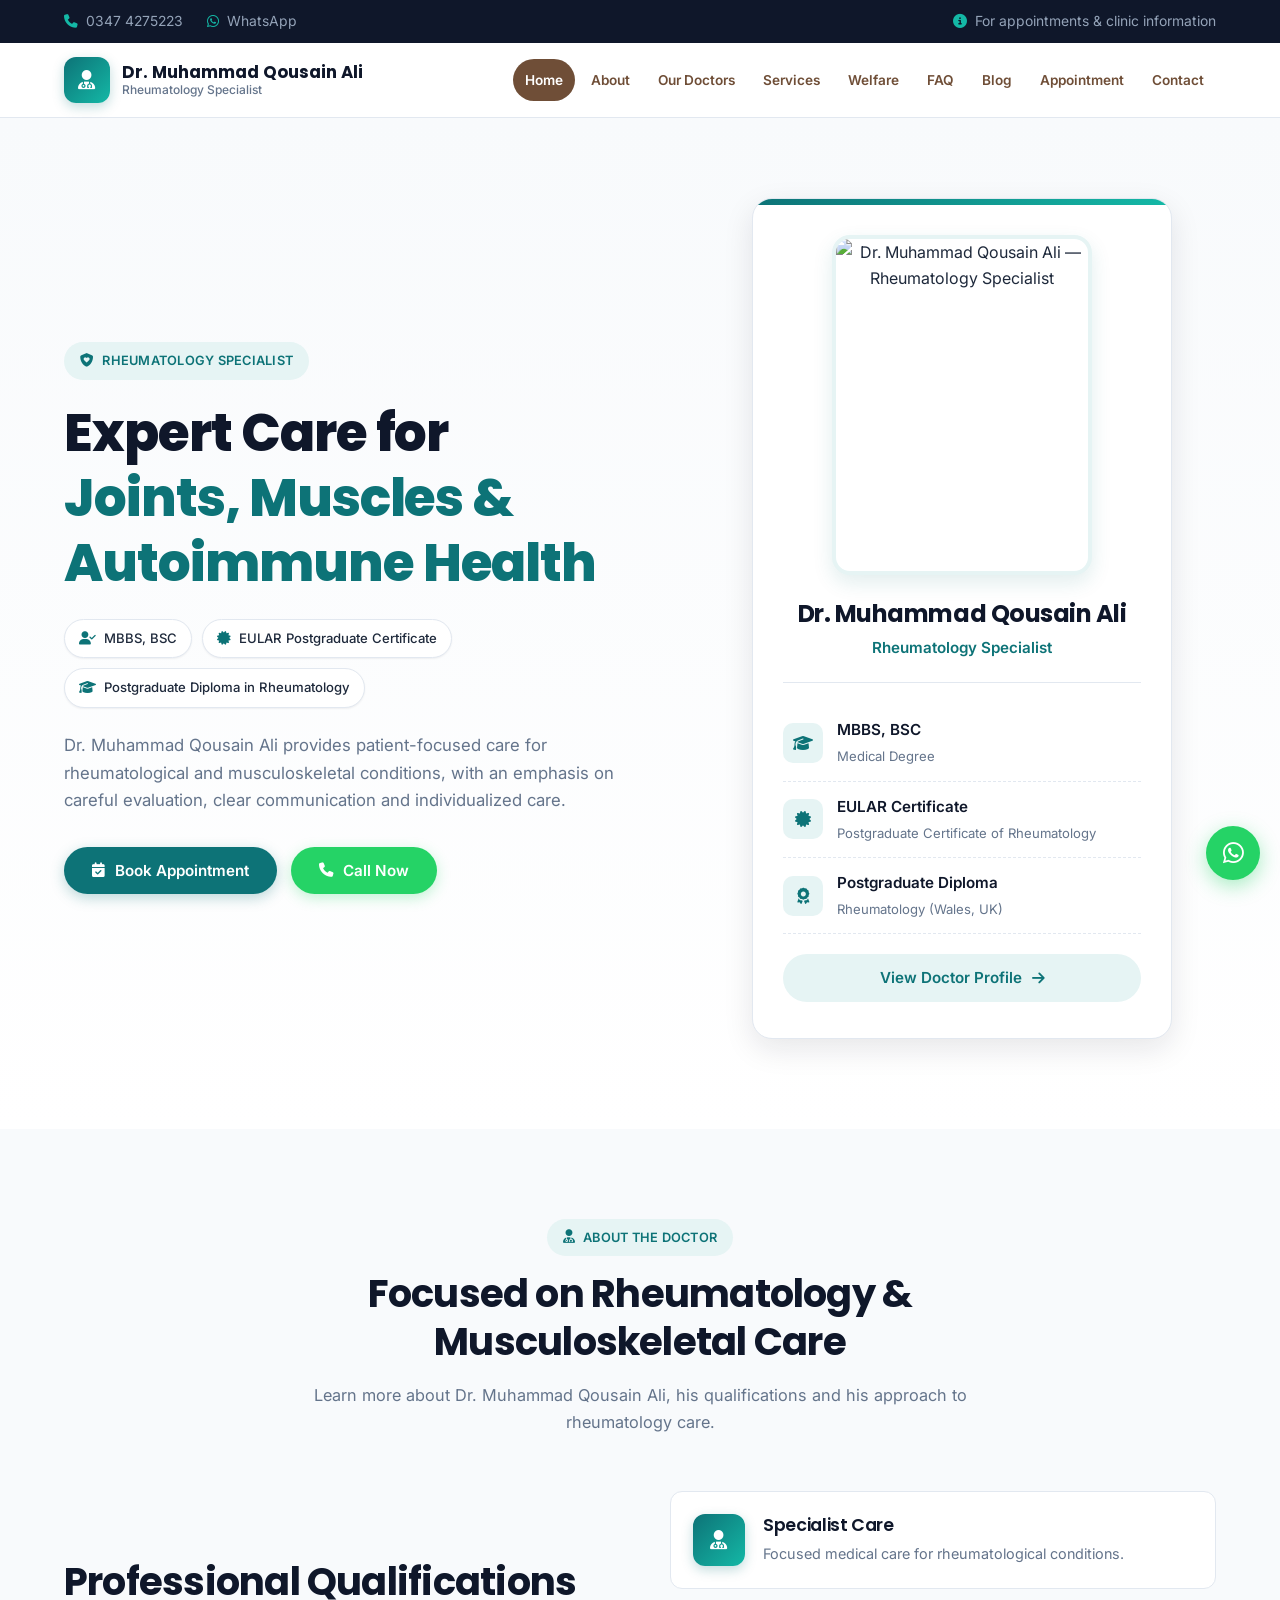
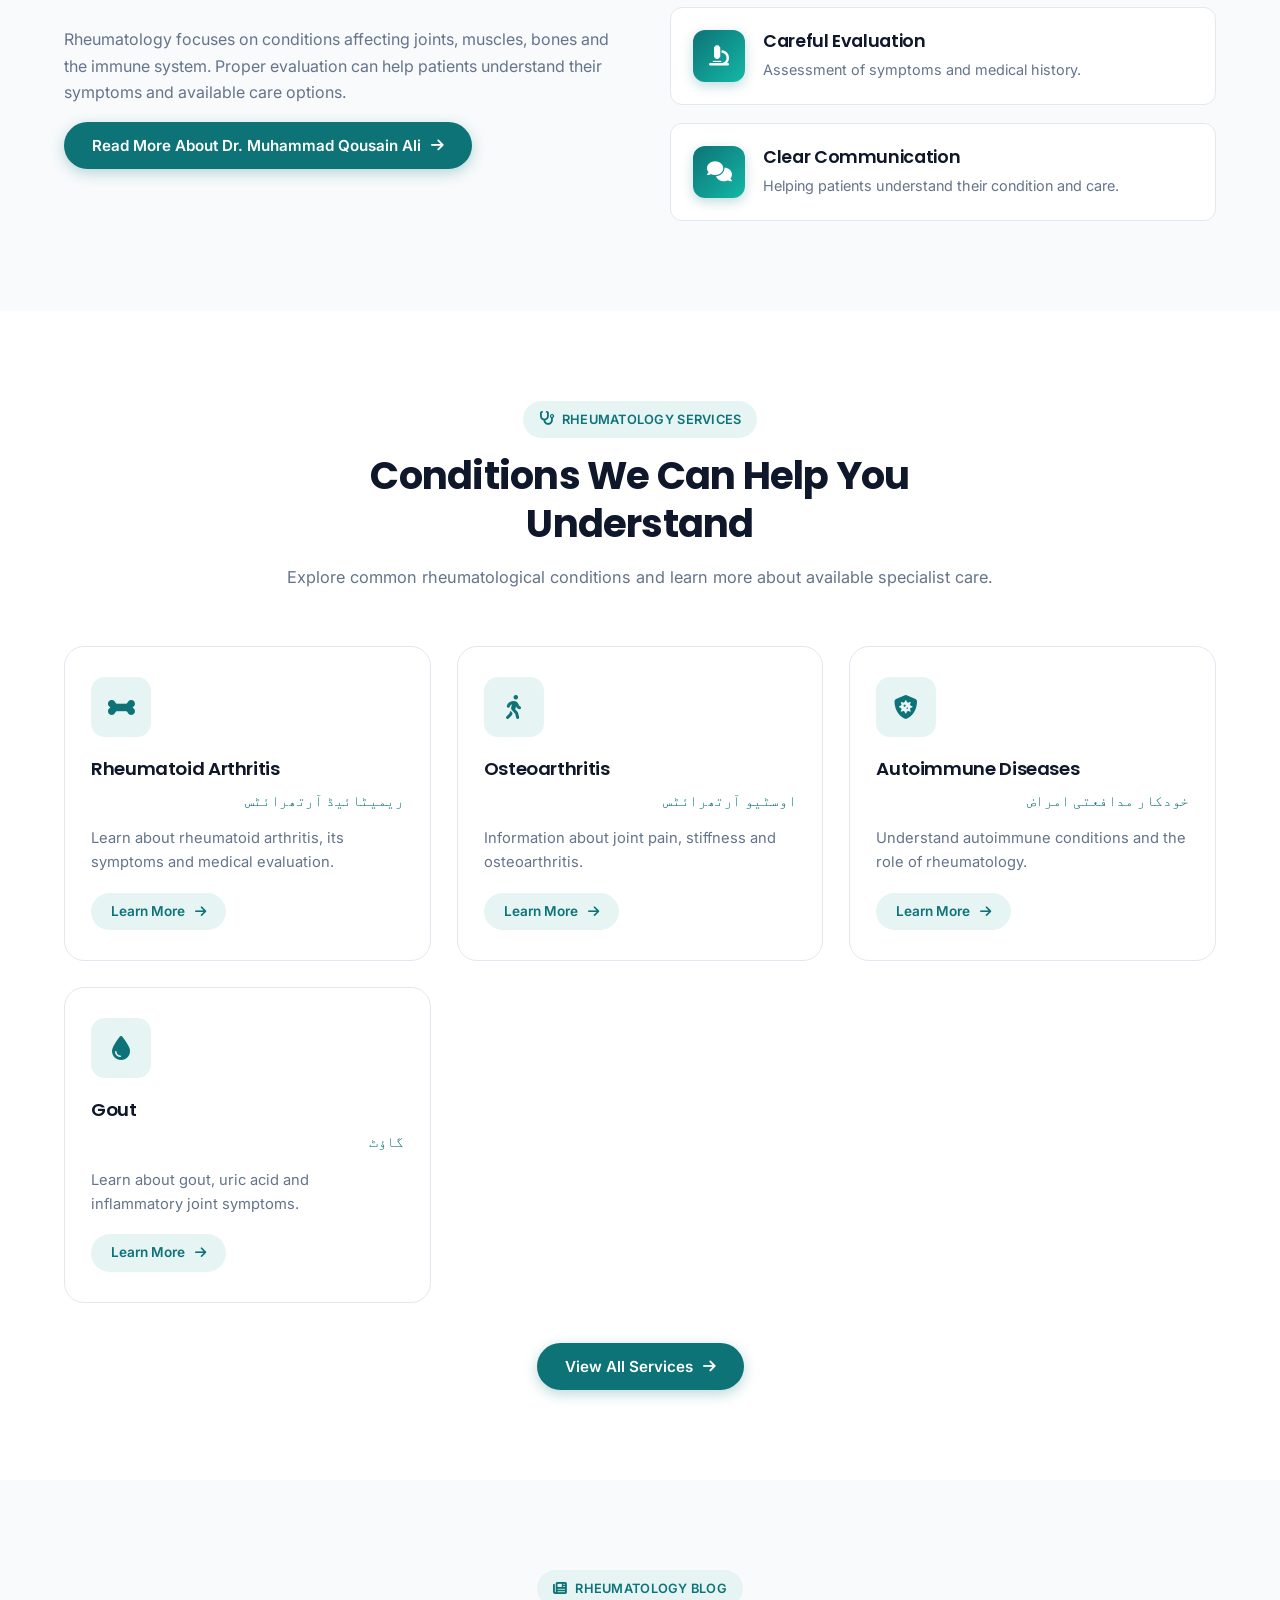
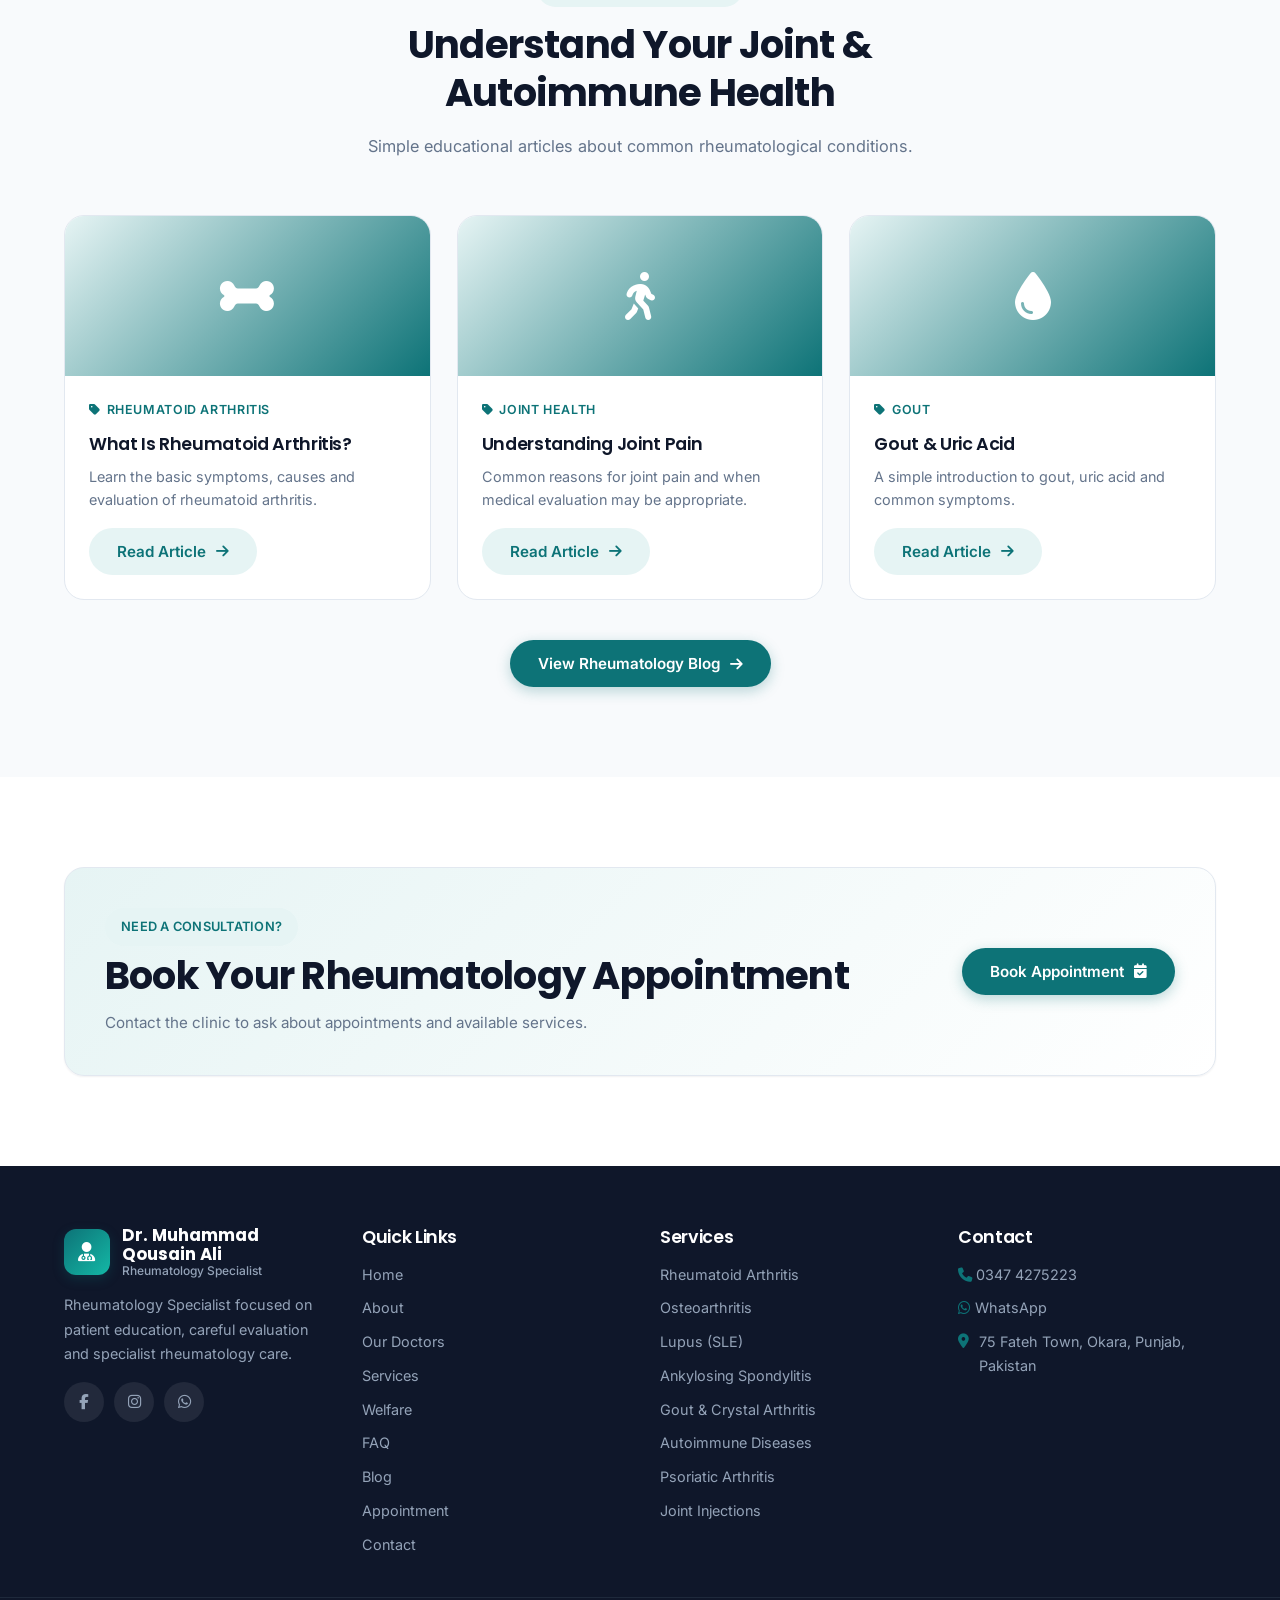
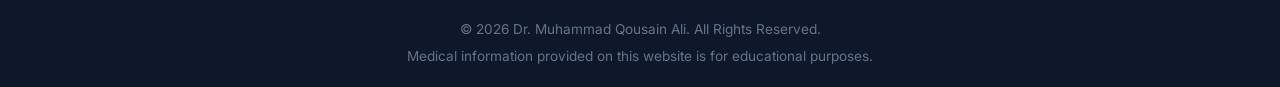
==== index.html @ 352e0d86 "Add files via upload" ====
<!DOCTYPE html>
<html lang="en">

<head>
    <meta charset="UTF-8">
    <meta name="viewport" content="width=device-width, initial-scale=1.0">
    <meta name="description"
        content="Dr. Muhammad Qousain Ali - Rheumatology Specialist in Okara, Pakistan. Expert care for joints, muscles, autoimmune conditions and musculoskeletal health.">
    <meta name="keywords"
        content="Rheumatologist Okara, Dr Muhammad Qousain Ali, Arthritis Specialist, Rheumatology Pakistan, Joint Pain, Autoimmune Diseases">
    <meta name="author" content="Dr. Muhammad Qousain Ali">
    <meta name="theme-color" content="#0d7377">
    <meta property="og:type" content="website">
    <meta property="og:title" content="Dr. Muhammad Qousain Ali | Rheumatology Specialist">
    <meta property="og:description"
        content="Expert rheumatology care for joints, muscles and autoimmune health. Book your consultation.">
    <meta property="og:locale" content="en_PK">
    <title>Dr. Muhammad Qousain Ali | Rheumatology Specialist</title>
    <link rel="icon"
        href="data:image/svg+xml,%3Csvg xmlns='http://www.w3.org/2000/svg' viewBox='0 0 100 100'%3E%3Crect width='100' height='100' rx='20' fill='%230d7377'/%3E%3Ctext x='50' y='68' font-family='Arial' font-size='55' font-weight='bold' text-anchor='middle' fill='white'%3EM%3C/text%3E%3C/svg%3E">
    <link rel="preconnect" href="https://fonts.googleapis.com">
    <link rel="preconnect" href="https://fonts.gstatic.com" crossorigin>
    <link rel="dns-prefetch" href="https://cdnjs.cloudflare.com">
    <link
        href="https://fonts.googleapis.com/css2?family=Inter:wght@400;500;600;700&family=Poppins:wght@600;700;800&display=swap"
        rel="stylesheet">
    <link rel="stylesheet" href="https://cdnjs.cloudflare.com/ajax/libs/font-awesome/6.5.1/css/all.min.css">
    <link rel="stylesheet" href="style.css">
    <script>document.documentElement.classList.remove('no-js');</script>
</head>

<body class="no-js">

    <div class="top-bar">
        <div class="container top-bar-inner">
            <div class="top-contact">
                <a href="tel:03474275223"><i class="fa-solid fa-phone"></i> 0347 4275223</a>
                <a href="https://wa.me/923474275223" target="_blank" rel="noopener noreferrer"><i
                        class="fa-brands fa-whatsapp"></i> WhatsApp</a>
            </div>
            <div class="emergency"><i class="fa-solid fa-circle-info"></i><span>For appointments &amp; clinic
                    information</span></div>
        </div>
    </div>

    <header class="header" id="header">
        <div class="container nav">
            <a href="index.html" class="logo">
                <div class="logo-icon"><i class="fa-solid fa-user-doctor"></i></div>
                <div class="logo-text"><strong>Dr. Muhammad Qousain Ali</strong><small>Rheumatology Specialist</small>
                </div>
            </a>
            <button class="hamburger" id="menuButton" type="button" aria-label="Toggle navigation menu"
                aria-expanded="false">
                <i class="fa-solid fa-bars" id="menuOpenIcon"></i>
                <i class="fa-solid fa-xmark" id="menuCloseIcon"></i>
            </button>
            <nav class="nav-links" id="mobileMenu">
                <a href="index.html" class="active">Home</a>
                <a href="about.html">About</a>
                <a href="doctors.html">Our Doctors</a>
                <a href="services.html">Services</a>
                <a href="welfare.html">Welfare</a>
                <a href="faq.html">FAQ</a>
                <a href="blog.html">Blog</a>
                <a href="appointment.html">Appointment</a>
                <a href="contact.html">Contact</a>
            </nav>
        </div>
    </header>

    <main>
        <section class="hero" id="home">
            <div class="container hero-grid">
                <div class="hero-content reveal">
                    <div class="section-label"><i class="fa-solid fa-shield-heart"></i> Rheumatology Specialist</div>
                    <h1>Expert Care for <span>Joints, Muscles &amp; Autoimmune Health</span></h1>
                    <div class="hero-credentials">
                        <span class="credential-badge"><i class="fa-solid fa-user-check"></i> MBBS, BSC</span>
                        <span class="credential-badge"><i class="fa-solid fa-certificate"></i> EULAR Postgraduate
                            Certificate</span>
                        <span class="credential-badge"><i class="fa-solid fa-graduation-cap"></i> Postgraduate Diploma
                            in Rheumatology</span>
                    </div>
                    <p class="hero-description">Dr. Muhammad Qousain Ali provides patient-focused care for
                        rheumatological and musculoskeletal conditions, with an emphasis on careful evaluation, clear
                        communication and individualized care.</p>
                    <div class="hero-buttons">
                        <a href="appointment.html" class="btn btn-primary"><i class="fa-solid fa-calendar-check"></i>
                            Book Appointment</a>
                        <a href="tel:03474275223" class="btn btn-whatsapp"><i class="fa-solid fa-phone"></i> Call
                            Now</a>
                    </div>
                </div>

                <div class="hero-visual reveal">
                    <div class="doctor-profile-card">
                        <div class="doctor-profile-photo">
                            <img src="C:\Users\Boss\OneDrive\doctor.jpeg" alt="Dr. Muhammad Qousain Ali — Rheumatology Specialist"
                                loading="eager" width="260" height="340">
                        </div>
                        <h2>Dr. Muhammad Qousain Ali</h2>
                        <p>Rheumatology Specialist</p>
                        <div class="profile-divider"></div>
                        <div class="profile-item"><i class="fa-solid fa-graduation-cap"></i>
                            <div><strong>MBBS, BSC</strong><span>Medical Degree</span></div>
                        </div>
                        <div class="profile-item"><i class="fa-solid fa-certificate"></i>
                            <div><strong>EULAR Certificate</strong><span>Postgraduate Certificate of Rheumatology</span>
                            </div>
                        </div>
                        <div class="profile-item"><i class="fa-solid fa-award"></i>
                            <div><strong>Postgraduate Diploma</strong><span>Rheumatology (Wales, UK)</span></div>
                        </div>
                        <div class="profile-cta">
                            <a href="about.html" class="btn btn-light btn-block">View Doctor Profile <i
                                    class="fa-solid fa-arrow-right"></i></a>
                        </div>
                    </div>
                </div>
            </div>
        </section>

        <section class="section light" id="about-preview">
            <div class="container">
                <div class="section-heading reveal">
                    <span class="section-label"><i class="fa-solid fa-user-doctor"></i> About the Doctor</span>
                    <h2>Focused on Rheumatology &amp; Musculoskeletal Care</h2>
                    <p>Learn more about Dr. Muhammad Qousain Ali, his qualifications and his approach to rheumatology
                        care.</p>
                </div>
                <div class="doctor-about-grid">
                    <div class="doctor-about-content reveal">
                        <h2>Professional Qualifications</h2>
                        <p>Rheumatology focuses on conditions affecting joints, muscles, bones and the immune system.
                            Proper evaluation can help patients understand their symptoms and available care options.
                        </p>
                        <a href="about.html" class="btn btn-primary">Read More About Dr. Muhammad Qousain Ali <i
                                class="fa-solid fa-arrow-right"></i></a>
                    </div>
                    <div class="qualifications-grid reveal">
                        <div class="qualification-card">
                            <div class="qualification-icon"><i class="fa-solid fa-user-doctor"></i></div>
                            <div>
                                <h3>Specialist Care</h3>
                                <p>Focused medical care for rheumatological conditions.</p>
                            </div>
                        </div>
                        <div class="qualification-card">
                            <div class="qualification-icon"><i class="fa-solid fa-microscope"></i></div>
                            <div>
                                <h3>Careful Evaluation</h3>
                                <p>Assessment of symptoms and medical history.</p>
                            </div>
                        </div>
                        <div class="qualification-card">
                            <div class="qualification-icon"><i class="fa-solid fa-comments"></i></div>
                            <div>
                                <h3>Clear Communication</h3>
                                <p>Helping patients understand their condition and care.</p>
                            </div>
                        </div>
                    </div>
                </div>
            </div>
        </section>

        <section class="section" id="services-preview">
            <div class="container">
                <div class="section-heading reveal">
                    <span class="section-label"><i class="fa-solid fa-stethoscope"></i> Rheumatology Services</span>
                    <h2>Conditions We Can Help You Understand</h2>
                    <p>Explore common rheumatological conditions and learn more about available specialist care.</p>
                </div>
                <div class="services-grid">
                    <article class="service-card reveal">
                        <div class="service-icon"><i class="fa-solid fa-bone"></i></div>
                        <h3>Rheumatoid Arthritis<span class="urdu-name" lang="ur" dir="rtl">ریمیٹائیڈ آرتھرائٹس</span>
                        </h3>
                        <p>Learn about rheumatoid arthritis, its symptoms and medical evaluation.</p>
                        <a href="services.html" class="btn btn-light">Learn More <i
                                class="fa-solid fa-arrow-right"></i></a>
                    </article>
                    <article class="service-card reveal">
                        <div class="service-icon"><i class="fa-solid fa-person-walking"></i></div>
                        <h3>Osteoarthritis<span class="urdu-name" lang="ur" dir="rtl">اوسٹیو آرتھرائٹس</span></h3>
                        <p>Information about joint pain, stiffness and osteoarthritis.</p>
                        <a href="services.html" class="btn btn-light">Learn More <i
                                class="fa-solid fa-arrow-right"></i></a>
                    </article>
                    <article class="service-card reveal">
                        <div class="service-icon"><i class="fa-solid fa-shield-virus"></i></div>
                        <h3>Autoimmune Diseases<span class="urdu-name" lang="ur" dir="rtl">خودکار مدافعتی امراض</span>
                        </h3>
                        <p>Understand autoimmune conditions and the role of rheumatology.</p>
                        <a href="services.html" class="btn btn-light">Learn More <i
                                class="fa-solid fa-arrow-right"></i></a>
                    </article>
                    <article class="service-card reveal">
                        <div class="service-icon"><i class="fa-solid fa-droplet"></i></div>
                        <h3>Gout<span class="urdu-name" lang="ur" dir="rtl">گاؤٹ</span></h3>
                        <p>Learn about gout, uric acid and inflammatory joint symptoms.</p>
                        <a href="services.html" class="btn btn-light">Learn More <i
                                class="fa-solid fa-arrow-right"></i></a>
                    </article>
                </div>
                <div class="section-cta reveal">
                    <a href="services.html" class="btn btn-primary">View All Services <i
                            class="fa-solid fa-arrow-right"></i></a>
                </div>
            </div>
        </section>

        <section class="section light">
            <div class="container">
                <div class="section-heading reveal">
                    <span class="section-label"><i class="fa-solid fa-newspaper"></i> Rheumatology Blog</span>
                    <h2>Understand Your Joint &amp; Autoimmune Health</h2>
                    <p>Simple educational articles about common rheumatological conditions.</p>
                </div>
                <div class="blog-grid">
                    <article class="blog-card reveal">
                        <div class="blog-card-image"><i class="fa-solid fa-bone"></i></div>
                        <div class="blog-card-content">
                            <span class="blog-meta"><i class="fa-solid fa-tag"></i> Rheumatoid Arthritis</span>
                            <h3>What Is Rheumatoid Arthritis?</h3>
                            <p>Learn the basic symptoms, causes and evaluation of rheumatoid arthritis.</p>
                            <a href="blog.html" class="btn btn-light">Read Article <i
                                    class="fa-solid fa-arrow-right"></i></a>
                        </div>
                    </article>
                    <article class="blog-card reveal">
                        <div class="blog-card-image"><i class="fa-solid fa-person-walking"></i></div>
                        <div class="blog-card-content">
                            <span class="blog-meta"><i class="fa-solid fa-tag"></i> Joint Health</span>
                            <h3>Understanding Joint Pain</h3>
                            <p>Common reasons for joint pain and when medical evaluation may be appropriate.</p>
                            <a href="blog.html" class="btn btn-light">Read Article <i
                                    class="fa-solid fa-arrow-right"></i></a>
                        </div>
                    </article>
                    <article class="blog-card reveal">
                        <div class="blog-card-image"><i class="fa-solid fa-droplet"></i></div>
                        <div class="blog-card-content">
                            <span class="blog-meta"><i class="fa-solid fa-tag"></i> Gout</span>
                            <h3>Gout &amp; Uric Acid</h3>
                            <p>A simple introduction to gout, uric acid and common symptoms.</p>
                            <a href="blog.html" class="btn btn-light">Read Article <i
                                    class="fa-solid fa-arrow-right"></i></a>
                        </div>
                    </article>
                </div>
                <div class="section-cta reveal">
                    <a href="blog.html" class="btn btn-primary">View Rheumatology Blog <i
                            class="fa-solid fa-arrow-right"></i></a>
                </div>
            </div>
        </section>

        <section class="section">
            <div class="container reveal">
                <div class="notice-box cta-banner">
                    <div>
                        <span class="section-label">Need a Consultation?</span>
                        <h2>Book Your Rheumatology Appointment</h2>
                        <p>Contact the clinic to ask about appointments and available services.</p>
                    </div>
                    <a href="appointment.html" class="btn btn-primary">Book Appointment <i
                            class="fa-solid fa-calendar-check"></i></a>
                </div>
            </div>
        </section>
    </main>

    <footer class="footer">
        <div class="container footer-grid">
            <div class="footer-about">
                <a href="index.html" class="footer-logo">
                    <div class="logo-icon"><i class="fa-solid fa-user-doctor"></i></div>
                    <div class="logo-text"><strong>Dr. Muhammad Qousain Ali</strong><small>Rheumatology
                            Specialist</small></div>
                </a>
                <p>Rheumatology Specialist focused on patient education, careful evaluation and specialist rheumatology
                    care.</p>
                <div class="social-links">
                    <a href="#" aria-label="Facebook"><i class="fa-brands fa-facebook-f"></i></a>
                    <a href="#" aria-label="Instagram"><i class="fa-brands fa-instagram"></i></a>
                    <a href="https://wa.me/923474275223" target="_blank" rel="noopener noreferrer"
                        aria-label="WhatsApp"><i class="fa-brands fa-whatsapp"></i></a>
                </div>
            </div>
            <div class="footer-column">
                <h3>Quick Links</h3>
                <ul>
                    <li><a href="index.html">Home</a></li>
                    <li><a href="about.html">About</a></li>
                    <li><a href="doctors.html">Our Doctors</a></li>
                    <li><a href="services.html">Services</a></li>
                    <li><a href="welfare.html">Welfare</a></li>
                    <li><a href="faq.html">FAQ</a></li>
                    <li><a href="blog.html">Blog</a></li>
                    <li><a href="appointment.html">Appointment</a></li>
                    <li><a href="contact.html">Contact</a></li>
                </ul>
            </div>
            <div class="footer-column">
                <h3>Services</h3>
                <ul>
                    <li><a href="services.html">Rheumatoid Arthritis</a></li>
                    <li><a href="services.html">Osteoarthritis</a></li>
                    <li><a href="services.html">Lupus (SLE)</a></li>
                    <li><a href="services.html">Ankylosing Spondylitis</a></li>
                    <li><a href="services.html">Gout &amp; Crystal Arthritis</a></li>
                    <li><a href="services.html">Autoimmune Diseases</a></li>
                    <li><a href="services.html">Psoriatic Arthritis</a></li>
                    <li><a href="services.html">Joint Injections</a></li>
                </ul>
            </div>
            <div class="footer-column">
                <h3>Contact</h3>
                <ul>
                    <li><a href="tel:03474275223"><i class="fa-solid fa-phone"></i> 0347 4275223</a></li>
                    <li><a href="https://wa.me/923474275223" target="_blank" rel="noopener noreferrer"><i
                                class="fa-brands fa-whatsapp"></i> WhatsApp</a></li>
                    <li><i class="fa-solid fa-location-dot"></i> 75 Fateh Town, Okara, Punjab, Pakistan</li>
                </ul>
            </div>
        </div>
        <div class="footer-bottom">
            <div class="container">
                <p>&copy; <span id="currentYear"></span> Dr. Muhammad Qousain Ali. All Rights Reserved.</p>
                <p>Medical information provided on this website is for educational purposes.</p>
            </div>
        </div>
    </footer>

    <a href="https://wa.me/923474275223" class="whatsapp-float" target="_blank" rel="noopener noreferrer"
        aria-label="Contact on WhatsApp">
        <i class="fa-brands fa-whatsapp"></i>
    </a>
    <button class="scroll-top" id="scrollTop" type="button" aria-label="Scroll to top">
        <i class="fa-solid fa-arrow-up"></i>
    </button>

    <script src="script.js" defer></script>
</body>

</html>
---- style.css ----
/* =========================================================
   DR. MUHAMMAD QOUSAIN ALI — RHEUMATOLOGY SPECIALIST
   STYLESHEET — Speed Optimized
========================================================= */

:root {
  --primary: #0d7377;
  --primary-dark: #095255;
  --primary-light: #e6f4f4;
  --accent: #14b8a6;
  --dark: #0f172a;
  --dark-soft: #1e293b;
  --white: #ffffff;
  --light: #f8fafc;
  --text: #1e293b;
  --gray: #64748b;
  --gray-light: #94a3b8;
  --border: #e2e8f0;
  --shadow-sm: 0 1px 2px rgba(15,23,42,.06);
  --shadow: 0 4px 16px rgba(15,23,42,.08);
  --shadow-md: 0 10px 30px rgba(15,23,42,.10);
  --shadow-lg: 0 20px 50px rgba(15,23,42,.14);
  --success: #10b981;
  --error: #ef4444;
  --whatsapp: #25d366;
  --warning: #f97316;
  --nav-link: #6F4E37;
  --nav-link-hover: #5A3E2B;
  --nav-link-light: #F5EFE8;
  --radius: 12px;
  --radius-lg: 20px;
  --radius-full: 999px;
  --transition: all .3s ease;
  --transition-fast: all .18s ease;
  --container: 1200px;
  --font-body: 'Inter', system-ui, -apple-system, sans-serif;
  --font-head: 'Poppins', system-ui, -apple-system, sans-serif;
  --font-urdu: 'Noto Nastaliq Urdu', serif;
}

*, *::before, *::after { box-sizing: border-box; margin: 0; padding: 0; }
html { scroll-behavior: smooth; -webkit-text-size-adjust: 100%; }
body {
  font-family: var(--font-body);
  font-size: 16px; line-height: 1.65;
  color: var(--text); background: var(--white);
  overflow-x: hidden;
  -webkit-font-smoothing: antialiased;
}
body.menu-open { overflow: hidden; }
img, iframe { max-width: 100%; display: block; }
a { color: inherit; text-decoration: none; transition: var(--transition-fast); }
ul { list-style: none; }
button { font-family: inherit; cursor: pointer; border: none; background: none; color: inherit; }
input, textarea, select { font-family: inherit; font-size: inherit; color: inherit; }
h1,h2,h3,h4,h5,h6 { font-family: var(--font-head); font-weight: 700; line-height: 1.25; color: var(--dark); letter-spacing: -.02em; }
h1 { font-size: clamp(2rem, 5vw, 3.25rem); font-weight: 800; }
h2 { font-size: clamp(1.6rem, 3.5vw, 2.4rem); }
h3 { font-size: clamp(1.15rem, 2vw, 1.35rem); font-weight: 600; }
p { color: var(--gray); }

.container { width: 100%; max-width: var(--container); margin: 0 auto; padding: 0 24px; }
.section { padding: 90px 0; }
.section.light { background: var(--light); }
.section-heading { max-width: 720px; margin: 0 auto 55px; text-align: center; }
.section-heading h2 { margin: 14px 0 16px; }
.section-heading p { font-size: 1.02rem; }
.section-cta { text-align: center; margin-top: 40px; }
.section-label {
  display: inline-flex; align-items: center; gap: 8px;
  background: var(--primary-light); color: var(--primary);
  font-size: .8rem; font-weight: 600; padding: 8px 16px;
  border-radius: var(--radius-full); letter-spacing: .02em; text-transform: uppercase;
}
.section-label i { font-size: .85rem; }
.section-label--sm { background: transparent; padding: 0; font-size: .72rem; letter-spacing: .08em; margin-bottom: 4px; }
.btn-gap { margin-top: 10px; }

.btn {
  display: inline-flex; align-items: center; justify-content: center;
  gap: 10px; padding: 14px 26px;
  font-family: var(--font-body); font-size: .95rem; font-weight: 600;
  border-radius: var(--radius-full); border: 2px solid transparent;
  transition: var(--transition); white-space: nowrap; line-height: 1;
}
.btn i { font-size: .95em; }
.btn-primary { background: var(--primary); color: var(--white); box-shadow: 0 4px 14px rgba(13,115,119,.28); }
.btn-primary:hover { background: var(--primary-dark); transform: translateY(-2px); box-shadow: 0 8px 22px rgba(13,115,119,.35); }
.btn-light { background: var(--primary-light); color: var(--primary); }
.btn-light:hover { background: var(--primary); color: var(--white); transform: translateY(-2px); }
.btn-whatsapp { background: var(--whatsapp); color: var(--white); box-shadow: 0 4px 14px rgba(37,211,102,.28); }
.btn-whatsapp:hover { background: #1da851; transform: translateY(-2px); }
.btn-outline { background: transparent; color: var(--primary); border-color: var(--primary); }
.btn-outline:hover { background: var(--primary); color: var(--white); }
.btn-block { width: 100%; }

.top-bar { background: var(--dark); color: var(--gray-light); font-size: .87rem; padding: 10px 0; }
.top-bar-inner { display: flex; justify-content: space-between; align-items: center; gap: 20px; flex-wrap: wrap; }
.top-contact { display: flex; align-items: center; gap: 24px; flex-wrap: wrap; }
.top-contact a { display: inline-flex; align-items: center; gap: 8px; color: var(--gray-light); }
.top-contact a:hover { color: var(--white); }
.top-contact a i { color: var(--accent); font-size: .85rem; }
.emergency { display: inline-flex; align-items: center; gap: 8px; }
.emergency i { color: var(--accent); }

.header {
  position: sticky; top: 0; z-index: 900;
  background: rgba(255,255,255,.96);
  backdrop-filter: blur(12px); -webkit-backdrop-filter: blur(12px);
  border-bottom: 1px solid var(--border);
  transition: var(--transition);
}
.header.scrolled { box-shadow: var(--shadow); }
.nav { display: flex; align-items: center; justify-content: space-between; gap: 24px; padding: 14px 24px; }
.logo, .footer-logo { display: flex; align-items: center; gap: 12px; }
.logo-icon {
  width: 46px; height: 46px; border-radius: 12px;
  background: linear-gradient(135deg, var(--primary), var(--accent));
  color: var(--white); display: flex; align-items: center; justify-content: center;
  font-size: 1.25rem; flex-shrink: 0;
  box-shadow: 0 4px 12px rgba(13,115,119,.25);
}
.logo-text { display: flex; flex-direction: column; line-height: 1.15; }
.logo-text strong { font-family: var(--font-head); font-size: 1.05rem; font-weight: 700; color: var(--dark); }
.logo-text small { font-size: .75rem; color: var(--gray); font-weight: 500; }

.nav-links { display: flex; align-items: center; gap: 4px; flex-wrap: wrap; }
.nav-links a {
  padding: 10px 12px; font-size: .85rem; font-weight: 600;
  color: var(--nav-link); border-radius: var(--radius-full);
  transition: var(--transition-fast);
}
.nav-links a:hover { background: var(--nav-link); color: var(--white); }
.nav-links a.active { background: var(--nav-link); color: var(--white); }

.hamburger {
  display: none; width: 44px; height: 44px; border-radius: 10px;
  background: var(--nav-link-light); color: var(--nav-link);
  align-items: center; justify-content: center;
  font-size: 1.15rem; transition: var(--transition-fast);
}
.hamburger:hover { background: var(--nav-link); color: var(--white); }
.hamburger #menuCloseIcon { display: none; }
.hamburger.active #menuOpenIcon { display: none; }
.hamburger.active #menuCloseIcon { display: inline-block; }

.page-hero {
  background: linear-gradient(135deg, var(--primary) 0%, var(--primary-dark) 100%);
  color: var(--white); padding: 90px 0 70px;
  position: relative; overflow: hidden;
}
.page-hero::before, .page-hero::after { content: ""; position: absolute; border-radius: 50%; background: rgba(255,255,255,.06); }
.page-hero::before { top: -80px; right: -80px; width: 320px; height: 320px; }
.page-hero::after { bottom: -100px; left: -60px; width: 260px; height: 260px; }
.page-hero-content { position: relative; z-index: 2; text-align: center; max-width: 820px; margin: 0 auto; }
.page-hero .section-label { background: rgba(255,255,255,.14); color: var(--white); margin-bottom: 18px; }
.page-hero h1 { color: var(--white); margin-bottom: 16px; }
.page-hero p { color: rgba(255,255,255,.88); font-size: 1.05rem; max-width: 640px; margin: 0 auto; }
.breadcrumb {
  display: inline-flex; align-items: center; gap: 12px;
  margin-top: 24px; font-size: .9rem; color: rgba(255,255,255,.85);
  background: rgba(255,255,255,.1); padding: 8px 18px; border-radius: var(--radius-full);
}
.breadcrumb a { color: rgba(255,255,255,.85); }
.breadcrumb a:hover { color: var(--white); }
.breadcrumb i { font-size: .7rem; opacity: .7; }

.hero { background: linear-gradient(180deg, var(--light) 0%, var(--white) 100%); padding: 80px 0 90px; position: relative; overflow: hidden; }
.hero-grid { display: grid; grid-template-columns: 1.15fr 1fr; gap: 60px; align-items: center; }
.hero-content .section-label { margin-bottom: 20px; }
.hero-content h1 { margin-bottom: 24px; }
.hero-content h1 span { display: block; color: var(--primary); }
.hero-credentials { display: flex; flex-wrap: wrap; gap: 10px; margin-bottom: 24px; }
.credential-badge {
  display: inline-flex; align-items: center; gap: 8px;
  background: var(--white); border: 1px solid var(--border);
  color: var(--text); font-size: .82rem; font-weight: 500;
  padding: 8px 14px; border-radius: var(--radius-full);
  box-shadow: var(--shadow-sm);
}
.credential-badge i { color: var(--primary); font-size: .85rem; }
.hero-description { font-size: 1.05rem; margin-bottom: 32px; max-width: 560px; }
.hero-buttons { display: flex; flex-wrap: wrap; gap: 14px; }
.hero-visual { display: flex; justify-content: center; }

.doctor-profile-card {
  background: var(--white); border: 1px solid var(--border);
  border-radius: var(--radius-lg); padding: 36px 30px;
  text-align: center; box-shadow: var(--shadow-md);
  max-width: 420px; width: 100%; position: relative; overflow: hidden;
}
.doctor-profile-card::before {
  content: ""; position: absolute; top: 0; left: 0; right: 0; height: 6px;
  background: linear-gradient(90deg, var(--primary), var(--accent));
}

/* DOCTOR PHOTO — Main (Home + About) */
.doctor-profile-photo {
  width: 260px;
  height: 340px;
  border-radius: 18px;
  overflow: hidden;
  margin: 0 auto 24px;
  border: 4px solid var(--primary-light);
  box-shadow: 0 8px 20px rgba(13,115,119,.12);
  position: relative;
  background: var(--white);
}
.doctor-profile-photo img {
  width: 100%;
  height: 100%;
  object-fit: cover;
  object-position: center 15%;
  display: block;
}

/* DOCTOR PHOTO — Doctors page card */
.doctor-profile-photo--card {
  width: 220px;
  height: 290px;
  border-radius: 14px;
  margin: 0 auto 22px;
  border: 4px solid var(--primary-light);
  box-shadow: 0 6px 16px rgba(13,115,119,.1);
  overflow: hidden;
  background: var(--white);
  position: relative;
}
.doctor-profile-photo--card img {
  width: 100%;
  height: 100%;
  object-fit: cover;
  object-position: center 15%;
  display: block;
}

.doctor-profile-icon {
  width: 88px; height: 88px; border-radius: 50%;
  background: linear-gradient(135deg, var(--primary), var(--accent));
  color: var(--white); display: flex; align-items: center; justify-content: center;
  font-size: 2.4rem; margin: 0 auto 20px;
  box-shadow: 0 10px 24px rgba(13,115,119,.3);
}
.doctor-profile-card h2 { font-size: 1.5rem; margin-bottom: 6px; }
.doctor-profile-card > p { color: var(--primary); font-weight: 600; font-size: .95rem; margin-bottom: 20px; }
.profile-divider { height: 1px; background: var(--border); margin: 22px 0; }
.profile-item {
  display: flex; align-items: center; gap: 14px;
  text-align: left; padding: 12px 0;
  border-bottom: 1px dashed var(--border);
}
.profile-item:last-of-type { border-bottom: none; }
.profile-item i {
  width: 40px; height: 40px; flex-shrink: 0; border-radius: 10px;
  background: var(--primary-light); color: var(--primary);
  display: flex; align-items: center; justify-content: center; font-size: 1rem;
}
.profile-item strong { display: block; font-size: .95rem; color: var(--dark); font-weight: 600; }
.profile-item span { font-size: .82rem; color: var(--gray); }
.profile-cta { margin-top: 20px; }

.doctor-about-grid { display: grid; grid-template-columns: 1fr 1fr; gap: 60px; align-items: center; }
.doctor-about-content h2 { margin: 16px 0 20px; }
.doctor-about-content p { margin-bottom: 16px; font-size: 1rem; }
.qualifications-grid { display: grid; grid-template-columns: 1fr; gap: 18px; }
.qualification-card {
  display: flex; gap: 18px; align-items: flex-start;
  background: var(--white); border: 1px solid var(--border);
  border-radius: var(--radius); padding: 22px; transition: var(--transition);
}
.qualification-card:hover { transform: translateY(-4px); box-shadow: var(--shadow-md); border-color: var(--primary-light); }
.qualification-icon {
  width: 52px; height: 52px; flex-shrink: 0; border-radius: 12px;
  background: linear-gradient(135deg, var(--primary), var(--accent));
  color: var(--white); display: flex; align-items: center; justify-content: center;
  font-size: 1.25rem; box-shadow: 0 4px 12px rgba(13,115,119,.25);
}
.qualification-card h3 { font-size: 1.1rem; margin-bottom: 6px; }
.qualification-card p { font-size: .9rem; margin: 0; }
.qualification-card .section-label { background: transparent; color: var(--primary); padding: 0; margin-bottom: 4px; text-transform: uppercase; font-size: .72rem; letter-spacing: .08em; }

.services-grid { display: grid; grid-template-columns: repeat(auto-fit, minmax(280px, 1fr)); gap: 26px; }
.service-card {
  background: var(--white); border: 1px solid var(--border);
  border-radius: var(--radius-lg); padding: 30px 26px;
  transition: var(--transition); display: flex; flex-direction: column;
  position: relative; overflow: hidden;
}
.service-card::before {
  content: ""; position: absolute; top: 0; left: 0; right: 0; height: 4px;
  background: linear-gradient(90deg, var(--primary), var(--accent));
  transform: scaleX(0); transform-origin: left; transition: transform .4s ease;
}
.service-card:hover { transform: translateY(-6px); box-shadow: var(--shadow-md); border-color: transparent; }
.service-card:hover::before { transform: scaleX(1); }
.service-icon {
  width: 60px; height: 60px; border-radius: 14px;
  background: var(--primary-light); color: var(--primary);
  display: flex; align-items: center; justify-content: center;
  font-size: 1.5rem; margin-bottom: 20px; transition: var(--transition);
}
.service-card:hover .service-icon { background: linear-gradient(135deg, var(--primary), var(--accent)); color: var(--white); }
.service-card h3 { margin-bottom: 10px; font-size: 1.15rem; }
.service-card p { font-size: .92rem; margin-bottom: 18px; flex-grow: 1; }
.service-card .btn { align-self: flex-start; font-size: .85rem; padding: 10px 18px; }

.care-grid { display: grid; grid-template-columns: repeat(auto-fit, minmax(240px, 1fr)); gap: 24px; }
.care-card {
  background: var(--white); border: 1px solid var(--border);
  border-radius: var(--radius); padding: 28px 24px;
  text-align: center; transition: var(--transition);
}
.care-card:hover { transform: translateY(-6px); box-shadow: var(--shadow-md); border-color: var(--primary-light); }
.care-icon {
  width: 66px; height: 66px; border-radius: 50%;
  background: var(--primary-light); color: var(--primary);
  display: flex; align-items: center; justify-content: center;
  font-size: 1.55rem; margin: 0 auto 18px;
}
.care-card h3 { font-size: 1.1rem; margin-bottom: 8px; }
.care-card p { font-size: .9rem; }

.approach-section { background: var(--light); }
.approach-grid { display: grid; grid-template-columns: 1fr 1fr; gap: 60px; align-items: center; }
.approach-content h2 { margin: 16px 0 20px; }
.approach-content p { margin-bottom: 16px; }
.approach-list { display: flex; flex-direction: column; gap: 18px; }
.approach-item {
  display: flex; gap: 18px; align-items: flex-start;
  background: var(--white); border-radius: var(--radius); padding: 20px;
  border: 1px solid var(--border); transition: var(--transition);
}
.approach-item:hover { transform: translateX(4px); box-shadow: var(--shadow); border-color: var(--primary-light); }
.approach-number {
  font-family: var(--font-head); font-size: 1.1rem; font-weight: 800;
  color: var(--white);
  background: linear-gradient(135deg, var(--primary), var(--accent));
  width: 46px; height: 46px; border-radius: 12px;
  display: flex; align-items: center; justify-content: center; flex-shrink: 0;
}
.approach-item h3 { font-size: 1.05rem; margin-bottom: 4px; }
.approach-item p { font-size: .88rem; margin: 0; }

.blog-grid { display: grid; grid-template-columns: repeat(auto-fit, minmax(300px, 1fr)); gap: 26px; }
.blog-card {
  background: var(--white); border: 1px solid var(--border);
  border-radius: var(--radius-lg); overflow: hidden;
  transition: var(--transition); display: flex; flex-direction: column;
}
.blog-card:hover { transform: translateY(-6px); box-shadow: var(--shadow-md); }
.blog-card-image {
  height: 160px;
  background: linear-gradient(135deg, var(--primary-light), var(--primary));
  color: var(--white); display: flex; align-items: center; justify-content: center;
  font-size: 3rem;
}
.blog-card-content { padding: 24px; display: flex; flex-direction: column; flex-grow: 1; }
.blog-meta {
  display: inline-flex; align-items: center; gap: 6px;
  font-size: .78rem; font-weight: 600; color: var(--primary);
  text-transform: uppercase; letter-spacing: .05em; margin-bottom: 12px;
}
.blog-card h3 { font-size: 1.1rem; margin-bottom: 10px; }
.blog-card p { font-size: .9rem; flex-grow: 1; margin-bottom: 16px; }
.blog-card .btn { align-self: flex-start; }
.blog-card > .service-icon { margin: 24px 24px 0; }
.blog-card > .section-label--sm { margin: 16px 24px 0; }
.blog-card > h3 { padding: 10px 24px 0; }
.blog-card > p { padding: 0 24px; }
.blog-card > .btn { margin: 0 24px 24px; }

.notice-box {
  background: linear-gradient(135deg, var(--primary-light), var(--white));
  border: 1px solid var(--border);
  border-radius: var(--radius-lg); padding: 40px;
  box-shadow: var(--shadow-sm);
}
.cta-banner { display: flex; justify-content: space-between; align-items: center; flex-wrap: wrap; gap: 24px; }
.cta-banner h2 { margin: 6px 0 10px; }
.cta-banner p { font-size: .95rem; margin: 0; }
.cta-banner--dark { background: linear-gradient(135deg, var(--dark), var(--dark-soft)); border-color: transparent; color: var(--white); }
.cta-banner--dark h2 { color: var(--white); }
.cta-banner--dark p { color: var(--gray-light); }
.cta-banner--dark .section-label { background: rgba(255,255,255,.1); color: var(--accent); }
.cta-banner--whatsapp { border-left: 5px solid var(--whatsapp); }
.cta-banner--whatsapp .section-label { background: rgba(37,211,102,.12); color: var(--whatsapp); }

.info-card {
  display: flex; gap: 16px; align-items: flex-start;
  background: var(--light); padding: 20px; border-radius: var(--radius);
  margin-bottom: 15px; border: 1px solid var(--border); transition: var(--transition);
}
.info-card:hover { border-color: var(--primary-light); background: var(--white); box-shadow: var(--shadow-sm); }
.info-icon {
  width: 46px; height: 46px; border-radius: 50%;
  background: var(--white); color: var(--primary);
  display: flex; align-items: center; justify-content: center;
  font-size: 1.15rem; box-shadow: var(--shadow-sm); flex-shrink: 0;
}
.info-icon.whatsapp { color: var(--whatsapp); }
.info-card h3 { font-family: var(--font-head); font-size: 1.05rem; color: var(--dark); margin: 0 0 4px; }
.info-card a { color: var(--primary); font-weight: 600; font-size: 1rem; }
.info-card a:hover { text-decoration: underline; }
.info-card p { font-size: .85rem; color: var(--gray); margin-top: 2px; }
.info-strong { color: var(--dark); font-weight: 500; }

.contact-card {
  display: flex; gap: 15px; align-items: flex-start;
  padding: 18px; border-radius: var(--radius);
  background: var(--light); border: 1px solid var(--border); transition: var(--transition);
}
.contact-card:hover { background: var(--white); border-color: var(--primary-light); box-shadow: var(--shadow-sm); }
.contact-icon {
  width: 46px; height: 46px; border-radius: 50%;
  background: var(--primary-light); color: var(--primary);
  display: flex; align-items: center; justify-content: center;
  font-size: 1.15rem; flex-shrink: 0;
}
.contact-icon.whatsapp { background: #e8f8f0; color: var(--whatsapp); }
.contact-card h3 { font-size: 1.05rem; color: var(--dark); margin: 0 0 4px; }
.contact-card a { font-weight: 600; color: var(--primary); font-size: 1rem; }
.contact-card a:hover { text-decoration: underline; }
.contact-card p { font-size: .85rem; color: var(--gray); margin-top: 2px; }

.timings-box { padding: 20px; border-radius: var(--radius); background: var(--white); border: 1px solid var(--border); box-shadow: var(--shadow-sm); }
.timings-header { display: flex; align-items: center; gap: 10px; margin-bottom: 12px; color: var(--primary); }
.timings-header h3 { font-size: 1.1rem; margin: 0; color: var(--dark); }
.timings-row { display: flex; justify-content: space-between; padding: 8px 0; border-bottom: 1px solid var(--border); font-size: .9rem; }
.timings-row:last-child { border-bottom: none; padding-bottom: 0; }
.timings-row span { color: var(--gray); }
.timings-row strong { color: var(--dark); }

.appointment-grid { display: grid; grid-template-columns: 1fr 1.15fr; gap: 50px; align-items: start; }
.appointment-info h2 { margin: 12px 0 16px; }
.appointment-info > p { margin-bottom: 24px; }
.appointment-form-wrapper {
  background: var(--white); border: 1px solid var(--border);
  border-radius: var(--radius-lg); padding: 36px 30px;
  box-shadow: var(--shadow-md);
}
.appointment-form-header { margin-bottom: 24px; }
.appointment-form-header h2 { font-size: 1.6rem; margin: 5px 0 8px; }
.appointment-form-header p { font-size: .95rem; }
.appointment-form { display: block; }
.form-group { margin-bottom: 18px; }
.form-group label { display: block; font-weight: 600; font-size: .9rem; margin-bottom: 6px; color: var(--dark); }
.form-group label span { color: var(--error); }
.input-wrapper { position: relative; }
.input-icon {
  position: absolute; left: 15px; top: 50%;
  transform: translateY(-50%); color: var(--gray-light);
  pointer-events: none; font-size: .95rem; z-index: 1;
}
.input-wrapper.textarea-wrapper .input-icon { top: 15px; transform: none; }
.form-control {
  width: 100%; padding: 12px 15px 12px 42px;
  border: 1px solid var(--border); border-radius: 8px;
  font-family: inherit; font-size: .95rem;
  background: var(--white); transition: var(--transition-fast);
}
.form-control:focus { outline: none; border-color: var(--primary); box-shadow: 0 0 0 3px rgba(13,115,119,.12); }
.form-control.error { border-color: var(--error); background: #fef2f2; }
.form-control.success { border-color: var(--success); background: #f0fdf4; }
textarea.form-control { resize: vertical; min-height: 110px; }
.form-help { display: block; margin-top: 4px; font-size: .8rem; color: var(--gray-light); }
.form-note {
  display: flex; gap: 12px; background: var(--light);
  padding: 12px 15px; border-radius: 8px; margin-bottom: 20px;
  font-size: .85rem; color: var(--gray); border-left: 3px solid var(--primary);
}
.form-note i { color: var(--primary); margin-top: 3px; flex-shrink: 0; }
.form-message {
  margin-bottom: 15px; padding: 12px 16px; border-radius: 8px;
  font-size: .9rem; font-weight: 500; display: none;
}
.form-message.show { display: block; }
.form-message.error { background: #fef2f2; color: var(--error); border: 1px solid #fecaca; }
.form-message.success { background: #f0fdf4; color: var(--success); border: 1px solid #bbf7d0; }

.map-wrapper {
  border-radius: var(--radius); overflow: hidden;
  box-shadow: var(--shadow); border: 1px solid var(--border);
  background: var(--white);
}
.map-wrapper iframe { width: 100%; height: 400px; border: 0; display: block; }
.map-footer { display: flex; align-items: center; gap: 15px; padding: 20px; background: var(--white); }
.map-footer i { font-size: 1.5rem; color: var(--primary); }
.map-footer strong { display: block; font-size: 1.05rem; color: var(--dark); }
.map-footer span { font-size: .9rem; color: var(--gray); }

.disclaimer-box { display: flex; gap: 20px; align-items: flex-start; border-left: 4px solid var(--error); background: #fff5f5; }
.disclaimer-box .disclaimer-icon { font-size: 2rem; color: var(--error); flex-shrink: 0; }
.disclaimer-box h3 { font-family: var(--font-head); color: var(--dark); margin-bottom: 8px; }
.disclaimer-box p { font-size: .95rem; }
.disclaimer-box p + p { margin-top: 8px; }

.guide-box { border-top: 4px solid var(--primary); display: flex; gap: 25px; flex-wrap: wrap; }
.guide-box .guide-icon { font-size: 2.5rem; color: var(--primary); flex-shrink: 0; }
.guide-box .guide-body { flex: 1; min-width: 250px; }
.guide-box h2 { margin: 5px 0 10px; font-size: 1.5rem; }
.guide-box p { margin-top: 10px; }
.featured-article { border-left: 5px solid var(--primary); display: flex; gap: 25px; align-items: center; flex-wrap: wrap; }
.featured-article .featured-icon { font-size: 3rem; color: var(--primary); flex-shrink: 0; }
.featured-article .featured-body { flex: 1; min-width: 280px; }
.featured-article h2 { font-size: 1.5rem; margin: 5px 0 10px; }
.featured-article p { margin: 10px 0; }
.featured-meta { display: flex; gap: 15px; font-size: .85rem; color: var(--gray-light); margin-bottom: 15px; }
.featured-meta i { color: var(--primary); }

.symptom-box {
  background: var(--white); border: 1px solid var(--border);
  border-top: 4px solid var(--primary);
  border-radius: var(--radius-lg); padding: 32px 28px;
  box-shadow: var(--shadow-sm);
}
.symptom-box h3 { font-family: var(--font-head); margin-bottom: 18px; color: var(--dark); font-size: 1.2rem; }
.symptom-list { display: flex; flex-direction: column; gap: 14px; }
.symptom-list li { display: flex; align-items: center; gap: 10px; font-size: .95rem; color: var(--text); }
.symptom-list i { color: var(--primary); font-size: 1rem; }

.contact-grid { display: grid; grid-template-columns: 1fr 1fr; gap: 40px; align-items: start; }
.contact-info { display: flex; flex-direction: column; gap: 20px; }
.contact-info h2 { font-size: 1.8rem; margin: 5px 0 10px; }
.contact-info p { font-size: .95rem; line-height: 1.6; }
.action-panel {
  background: var(--white); border: 1px solid var(--border);
  border-top: 4px solid var(--primary);
  border-radius: var(--radius-lg); padding: 40px 30px;
  text-align: center;
  display: flex; flex-direction: column; align-items: center; justify-content: center;
  box-shadow: var(--shadow-sm);
}
.action-panel-icon {
  width: 70px; height: 70px; border-radius: 50%;
  background: var(--primary-light); color: var(--primary);
  display: flex; align-items: center; justify-content: center;
  font-size: 2rem; margin-bottom: 20px;
}
.action-panel h2 { font-size: 1.6rem; margin-bottom: 10px; }
.action-panel p { color: var(--gray); font-size: .95rem; line-height: 1.6; margin-bottom: 25px; max-width: 380px; }
.action-panel .btn { width: 100%; max-width: 300px; margin-bottom: 15px; }
.divider-or { position: relative; width: 100%; max-width: 300px; text-align: center; margin: 15px 0; }
.divider-or hr { border: 0; border-top: 1px solid var(--border); margin: 0; }
.divider-or span {
  position: absolute; top: 50%; left: 50%;
  transform: translate(-50%, -50%);
  background: var(--white); padding: 0 10px;
  color: var(--gray-light); font-size: .8rem; font-weight: 600;
}
.action-panel .note { display: flex; align-items: center; gap: 8px; margin-top: 25px; font-size: .85rem; color: var(--gray-light); }
.action-panel .note i { color: var(--primary); }

.social-links { display: flex; gap: 10px; margin-top: 15px; }
.social-links a {
  width: 40px; height: 40px; border-radius: 50%;
  background: rgba(255,255,255,.08); color: var(--gray-light);
  display: flex; align-items: center; justify-content: center;
  font-size: .95rem; transition: var(--transition-fast);
}
.social-links a:hover { background: var(--primary); color: var(--white); transform: translateY(-3px); }

.footer { background: var(--dark); color: var(--white); padding: 60px 0 20px; }
.footer-grid { display: grid; grid-template-columns: repeat(auto-fit, minmax(220px, 1fr)); gap: 40px; margin-bottom: 40px; }
.footer-logo .logo-text strong { color: var(--white); }
.footer-logo .logo-text small { color: var(--gray-light); }
.footer-about p { margin-top: 15px; color: var(--gray-light); font-size: .9rem; line-height: 1.7; }
.footer-column h3 { font-family: var(--font-head); margin-bottom: 15px; font-size: 1.1rem; color: var(--white); }
.footer-column ul { display: flex; flex-direction: column; gap: 10px; font-size: .9rem; }
.footer-column ul a { color: var(--gray-light); transition: var(--transition-fast); }
.footer-column ul a:hover { color: var(--accent); padding-left: 4px; }
.footer-column ul li { color: var(--gray-light); display: flex; align-items: flex-start; gap: 10px; }
.footer-column ul li i { color: var(--primary); margin-top: 4px; flex-shrink: 0; }
.footer-bottom { border-top: 1px solid var(--dark-soft); padding-top: 20px; text-align: center; font-size: .85rem; color: var(--gray-light); }
.footer-bottom p + p { margin-top: 5px; }

.whatsapp-float {
  position: fixed; bottom: 20px; right: 20px;
  width: 54px; height: 54px; border-radius: 50%;
  background: var(--whatsapp); color: var(--white);
  display: flex; align-items: center; justify-content: center;
  font-size: 1.5rem; z-index: 999;
  box-shadow: 0 6px 20px rgba(37,211,102,.4);
  transition: var(--transition);
}
.whatsapp-float:hover { transform: scale(1.08); box-shadow: 0 10px 28px rgba(37,211,102,.55); }
.scroll-top {
  position: fixed; bottom: 86px; right: 20px;
  width: 50px; height: 50px; border-radius: 50%;
  background: var(--primary); color: var(--white);
  display: none; align-items: center; justify-content: center;
  font-size: 1.05rem; z-index: 999;
  box-shadow: var(--shadow-md); transition: var(--transition);
}
.scroll-top.show { display: flex; }
.scroll-top:hover { background: var(--primary-dark); transform: translateY(-3px); }

.doctors-grid { display: grid; grid-template-columns: repeat(auto-fit, minmax(300px, 1fr)); gap: 30px; }
.doctor-card {
  background: var(--white); border: 1px solid var(--border);
  border-radius: var(--radius-lg); padding: 36px 28px;
  text-align: center; transition: var(--transition);
  display: flex; flex-direction: column;
  position: relative; overflow: hidden;
}
.doctor-card::before {
  content: ""; position: absolute; top: 0; left: 0; right: 0; height: 5px;
  background: linear-gradient(90deg, var(--primary), var(--accent));
  transform: scaleX(0); transform-origin: left; transition: transform .4s ease;
}
.doctor-card:hover { transform: translateY(-8px); box-shadow: var(--shadow-lg); border-color: transparent; }
.doctor-card:hover::before { transform: scaleX(1); }
.doctor-card-icon {
  width: 96px; height: 96px; border-radius: 50%;
  margin: 0 auto 22px; display: flex; align-items: center; justify-content: center;
  font-size: 2.4rem; color: var(--white);
  box-shadow: 0 10px 26px rgba(0,0,0,.15);
  transition: var(--transition);
  background: linear-gradient(135deg, var(--primary), var(--accent));
}
.doctor-card-icon.dental { background: linear-gradient(135deg, #6366f1, #8b5cf6); box-shadow: 0 10px 26px rgba(99,102,241,.3); }
.doctor-card-icon.gp { background: linear-gradient(135deg, #0d7377, #14b8a6); box-shadow: 0 10px 26px rgba(13,115,119,.3); }
.doctor-card-icon.physio { background: linear-gradient(135deg, #f59e0b, #f97316); box-shadow: 0 10px 26px rgba(245,158,11,.3); }
.doctor-card:hover .doctor-card-icon { transform: scale(1.06) rotate(-3deg); }
.doctor-card h3 { font-size: 1.3rem; margin-bottom: 6px; color: var(--dark); }
.doctor-specialty {
  display: inline-block; font-size: .85rem; font-weight: 600;
  color: var(--primary); text-transform: uppercase;
  letter-spacing: .05em; margin-bottom: 20px;
}
.doctor-meta {
  display: flex; flex-direction: column; gap: 10px;
  padding: 16px 0; border-top: 1px solid var(--border);
  border-bottom: 1px solid var(--border); margin-bottom: 20px;
}
.doctor-meta-item { display: flex; align-items: center; justify-content: center; gap: 10px; font-size: .9rem; color: var(--gray); }
.doctor-meta-item i { color: var(--primary); font-size: .95rem; width: 18px; text-align: center; }
.doctor-meta-item strong { color: var(--dark); font-weight: 600; }
.doctor-bio { font-size: .92rem; line-height: 1.7; color: var(--gray); margin-bottom: 22px; flex-grow: 1; }
.doctor-card .btn { align-self: stretch; font-size: .88rem; padding: 11px 18px; }

.camp-announcement { display: flex; gap: 28px; align-items: center; flex-wrap: wrap; border-left: 5px solid var(--primary); }
.camp-announcement-icon {
  width: 90px; height: 90px; flex-shrink: 0; border-radius: 20px;
  background: linear-gradient(135deg, var(--primary), var(--accent));
  color: var(--white); display: flex; align-items: center; justify-content: center;
  font-size: 2.6rem; box-shadow: 0 10px 26px rgba(13,115,119,.3);
}
.camp-announcement-body { flex: 1; min-width: 260px; }
.camp-announcement-body h2 { margin: 5px 0 12px; font-size: 1.5rem; }
.camp-announcement-body p { font-size: .98rem; line-height: 1.7; }
.camp-announcement-body strong { color: var(--primary); font-weight: 700; }

.welfare-info-grid { display: grid; grid-template-columns: repeat(auto-fit, minmax(260px, 1fr)); gap: 26px; }
.welfare-card {
  background: var(--white); border: 1px solid var(--border);
  border-radius: var(--radius-lg); padding: 34px 26px;
  text-align: center; transition: var(--transition);
}
.welfare-card:hover { transform: translateY(-6px); box-shadow: var(--shadow-md); border-color: var(--primary-light); }
.welfare-icon {
  width: 76px; height: 76px; border-radius: 50%;
  background: var(--primary-light); color: var(--primary);
  display: flex; align-items: center; justify-content: center;
  font-size: 1.8rem; margin: 0 auto 20px; transition: var(--transition);
}
.welfare-card:hover .welfare-icon { background: linear-gradient(135deg, var(--primary), var(--accent)); color: var(--white); transform: scale(1.08); }
.welfare-icon--warning { background: #fff7ed; color: var(--warning); }
.welfare-card:hover .welfare-icon--warning { background: linear-gradient(135deg, #f59e0b, #f97316); color: var(--white); }
.welfare-card h3 { font-size: 1.15rem; margin-bottom: 12px; color: var(--dark); }
.welfare-card p { font-size: .92rem; line-height: 1.7; color: var(--gray); }
.welfare-card p strong { color: var(--dark); font-weight: 600; }

.welfare-notice {
  display: flex; gap: 28px; align-items: flex-start; flex-wrap: wrap;
  border-left: 5px solid var(--warning);
  background: linear-gradient(135deg, #fff7ed, var(--white));
}
.welfare-notice-icon {
  width: 76px; height: 76px; flex-shrink: 0; border-radius: 20px;
  background: linear-gradient(135deg, #f59e0b, #f97316);
  color: var(--white); display: flex; align-items: center; justify-content: center;
  font-size: 2rem; box-shadow: 0 10px 26px rgba(249,115,22,.28);
}
.welfare-notice-body { flex: 1; min-width: 260px; }
.welfare-notice-body h3 { font-size: 1.3rem; margin-bottom: 16px; color: var(--dark); }
.welfare-notice-list { display: flex; flex-direction: column; gap: 12px; }
.welfare-notice-list li { display: flex; gap: 12px; align-items: flex-start; font-size: .95rem; color: var(--text); line-height: 1.65; }
.welfare-notice-list i { color: var(--success); font-size: 1rem; margin-top: 4px; flex-shrink: 0; }
.welfare-notice-list strong { color: var(--dark); font-weight: 600; }

.faq-list { display: flex; flex-direction: column; gap: 20px; max-width: 900px; margin: 0 auto; }
.faq-item {
  background: var(--white); border: 1px solid var(--border);
  border-radius: var(--radius-lg); padding: 28px 30px;
  transition: var(--transition); position: relative; overflow: hidden;
}
.faq-item::before {
  content: ""; position: absolute; left: 0; top: 0; bottom: 0; width: 4px;
  background: linear-gradient(180deg, var(--primary), var(--accent));
  transform: scaleY(0); transform-origin: top; transition: transform .4s ease;
}
.faq-item:hover { transform: translateY(-3px); box-shadow: var(--shadow-md); border-color: var(--primary-light); }
.faq-item:hover::before { transform: scaleY(1); }
.faq-item-header { display: flex; gap: 18px; align-items: flex-start; margin-bottom: 16px; }
.faq-item-num {
  font-family: var(--font-head); font-size: 1.1rem; font-weight: 800;
  color: var(--white);
  background: linear-gradient(135deg, var(--primary), var(--accent));
  min-width: 46px; height: 46px; border-radius: 12px;
  display: flex; align-items: center; justify-content: center;
  flex-shrink: 0; box-shadow: 0 4px 12px rgba(13,115,119,.25);
}
.faq-item-header h3 { font-size: 1.15rem; color: var(--dark); margin: 0; padding-top: 10px; line-height: 1.4; }
.faq-item-body { display: flex; flex-direction: column; gap: 14px; padding-left: 64px; }
.faq-en {
  font-size: .95rem; line-height: 1.75; color: var(--gray);
  padding: 14px 18px; background: var(--light);
  border-radius: 10px; border-left: 3px solid var(--primary);
}
.faq-en a { color: var(--primary); font-weight: 600; text-decoration: underline; text-underline-offset: 3px; }
.faq-en a:hover { color: var(--primary-dark); }
.faq-en strong { color: var(--dark); font-weight: 600; }
.faq-ur {
  font-family: var(--font-urdu); font-size: 1.08rem; line-height: 2.4;
  color: var(--text); padding: 16px 20px;
  background: linear-gradient(135deg, var(--primary-light), #f0fbfb);
  border-radius: 10px; border-right: 3px solid var(--primary);
  text-align: right; direction: rtl;
}
.faq-ur a { color: var(--primary); font-weight: 600; text-decoration: underline; text-underline-offset: 3px; }
.faq-ur a:hover { color: var(--primary-dark); }
.faq-ur strong { color: var(--dark); font-weight: 600; }

.reveal { opacity: 0; transform: translateY(28px); transition: opacity .7s ease, transform .7s ease; }
.reveal.visible { opacity: 1; transform: translateY(0); }
.no-js .reveal { opacity: 1; transform: none; }

@media (max-width: 1024px) {
  .hero-grid { grid-template-columns: 1fr; gap: 40px; }
  .hero-visual { order: -1; }
  .doctor-about-grid { grid-template-columns: 1fr; gap: 40px; }
  .approach-grid { grid-template-columns: 1fr; gap: 40px; }
  .appointment-grid { grid-template-columns: 1fr; gap: 40px; }
  .contact-grid { grid-template-columns: 1fr; gap: 40px; }
}

@media (max-width: 900px) {
  .section { padding: 70px 0; }
  .nav-links { display: none; }
  .hamburger { display: flex; }
  .nav-links.open {
    display: flex; flex-direction: column; align-items: stretch;
    position: absolute; top: 100%; left: 0; right: 0;
    background: var(--white); padding: 20px 24px;
    box-shadow: var(--shadow-md);
    border-top: 1px solid var(--border); gap: 6px;
    max-height: calc(100vh - 80px); overflow-y: auto;
  }
  .nav-links.open a { padding: 12px 16px; border-radius: 8px; font-size: .95rem; color: var(--nav-link); }
  .nav-links.open a.active { background: var(--nav-link); color: var(--white); }
}

@media (max-width: 640px) {
  .container { padding: 0 18px; }
  .section { padding: 55px 0; }
  .top-bar-inner { justify-content: center; text-align: center; }
  .emergency { display: none; }
  .page-hero { padding: 65px 0 50px; }
  .hero { padding: 55px 0 65px; }
  .hero-buttons { flex-direction: column; }
  .hero-buttons .btn { width: 100%; }
  .section-heading { margin-bottom: 40px; }
  .notice-box { padding: 26px 22px; }
  .cta-banner { flex-direction: column; align-items: flex-start; }
  .cta-banner .btn { width: 100%; }
  .appointment-form-wrapper { padding: 26px 20px; }
  .doctor-profile-card { padding: 28px 22px; }
  .doctor-profile-photo { width: 220px; height: 290px; }
  .doctor-profile-photo--card { width: 200px; height: 260px; }
  .footer-grid { gap: 30px; }
  .scroll-top { bottom: 82px; width: 46px; height: 46px; }
  .whatsapp-float { width: 50px; height: 50px; font-size: 1.3rem; }
  .camp-announcement { padding: 26px 22px; gap: 20px; }
  .camp-announcement-icon { width: 70px; height: 70px; font-size: 2rem; }
  .welfare-notice { padding: 26px 22px; gap: 20px; }
  .welfare-notice-icon { width: 60px; height: 60px; font-size: 1.6rem; }
  .doctor-card { padding: 30px 22px; }
  .doctor-card-icon { width: 84px; height: 84px; font-size: 2rem; }
}

@media (prefers-reduced-motion: reduce) {
  *, *::before, *::after {
    animation-duration: .01ms !important;
    transition-duration: .01ms !important;
  }
  html { scroll-behavior: auto; }
}
:focus-visible { outline: 2px solid var(--primary); outline-offset: 3px; border-radius: 4px; }
.sr-only {
  position: absolute; width: 1px; height: 1px;
  padding: 0; margin: -1px; overflow: hidden;
  clip: rect(0,0,0,0); white-space: nowrap; border: 0;
}

.service-card h3 .urdu-name {
  display: block; font-family: var(--font-urdu); font-size: 0.95rem;
  color: var(--primary); font-weight: 500; margin-top: 6px;
  line-height: 2; direction: rtl;
}
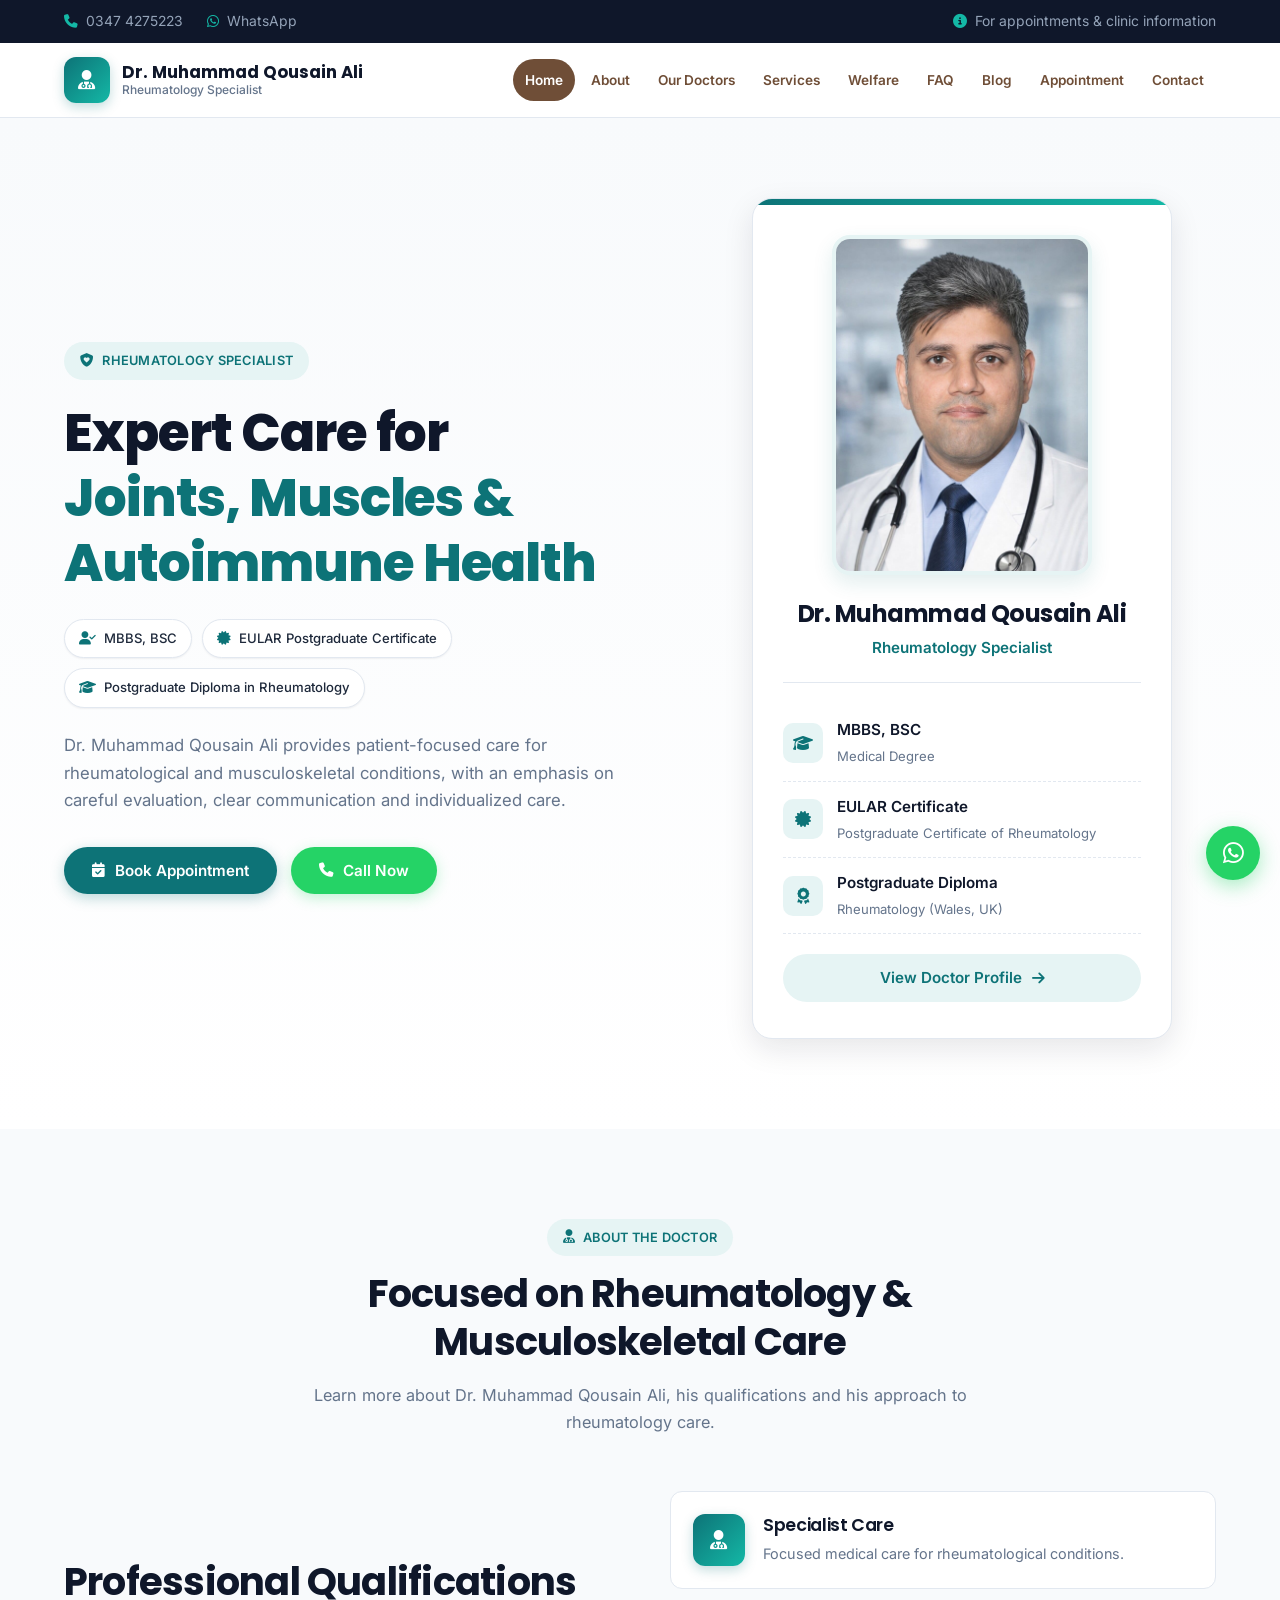
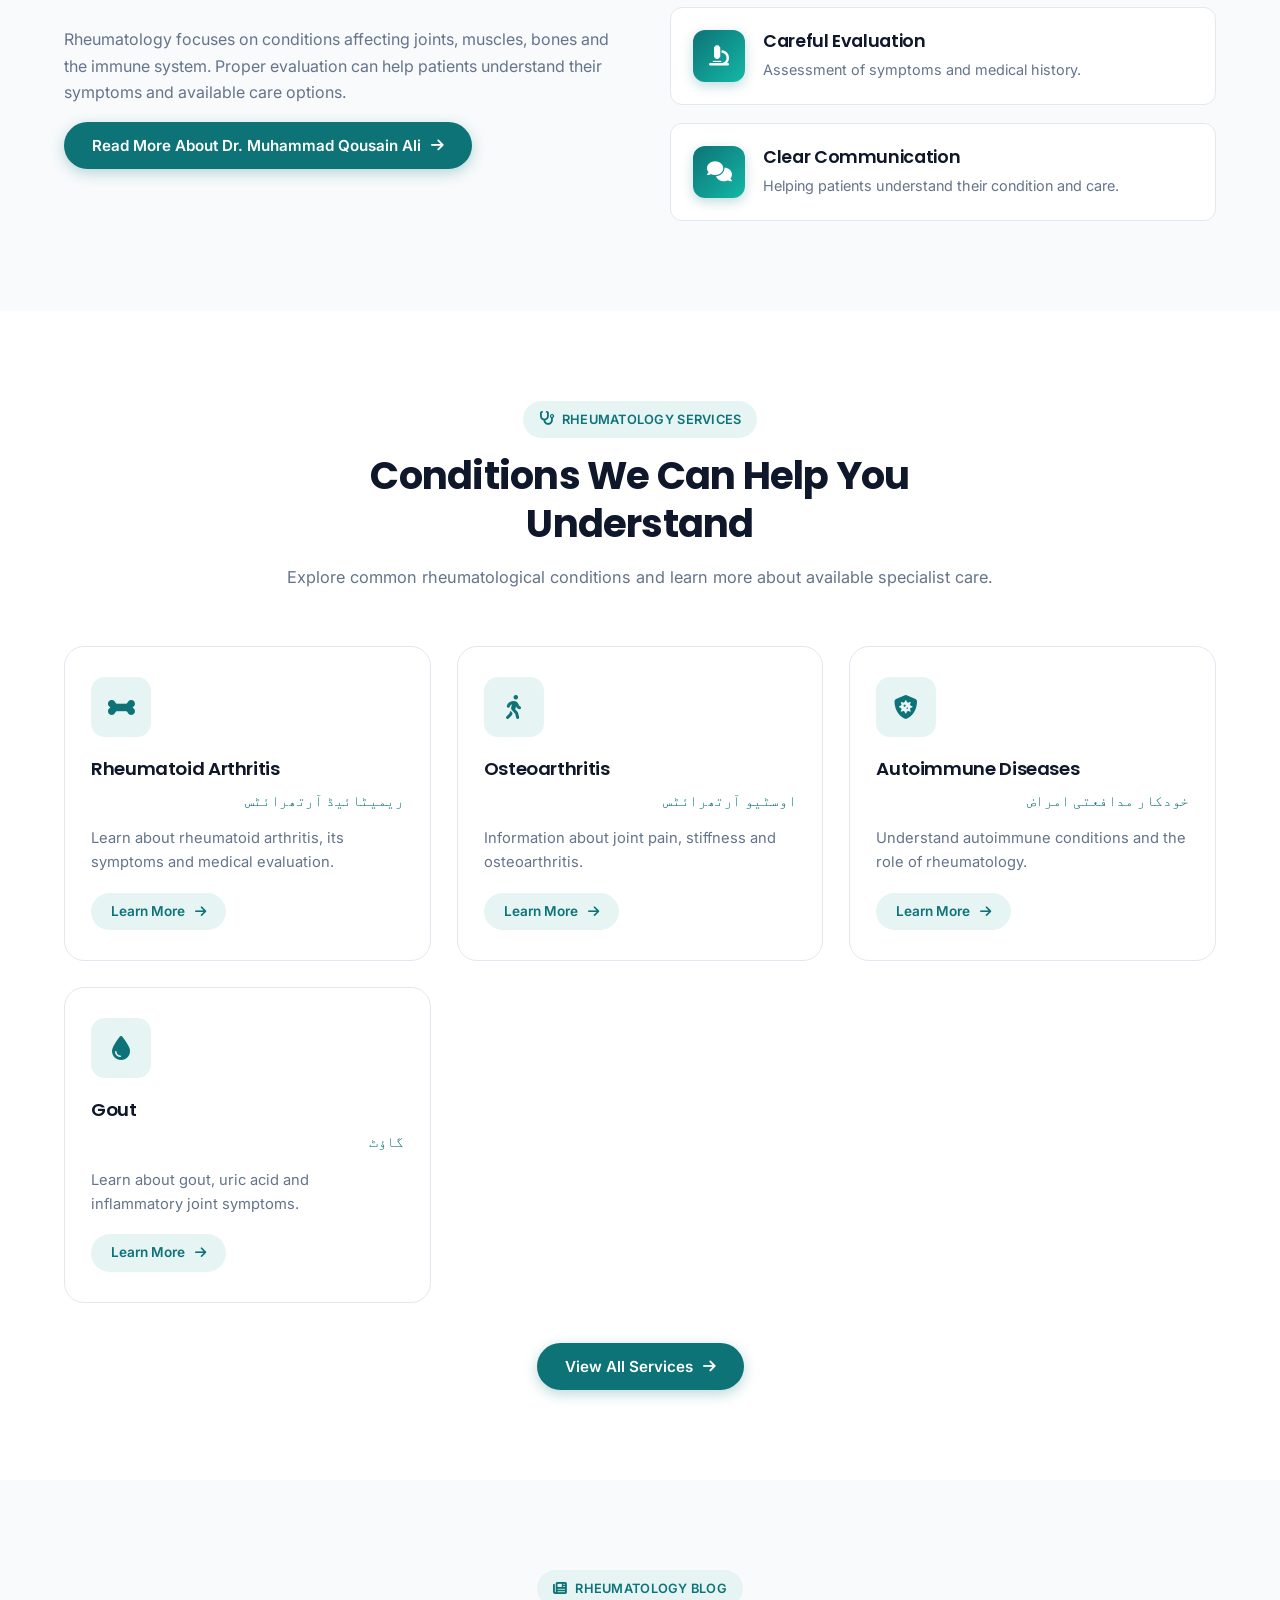
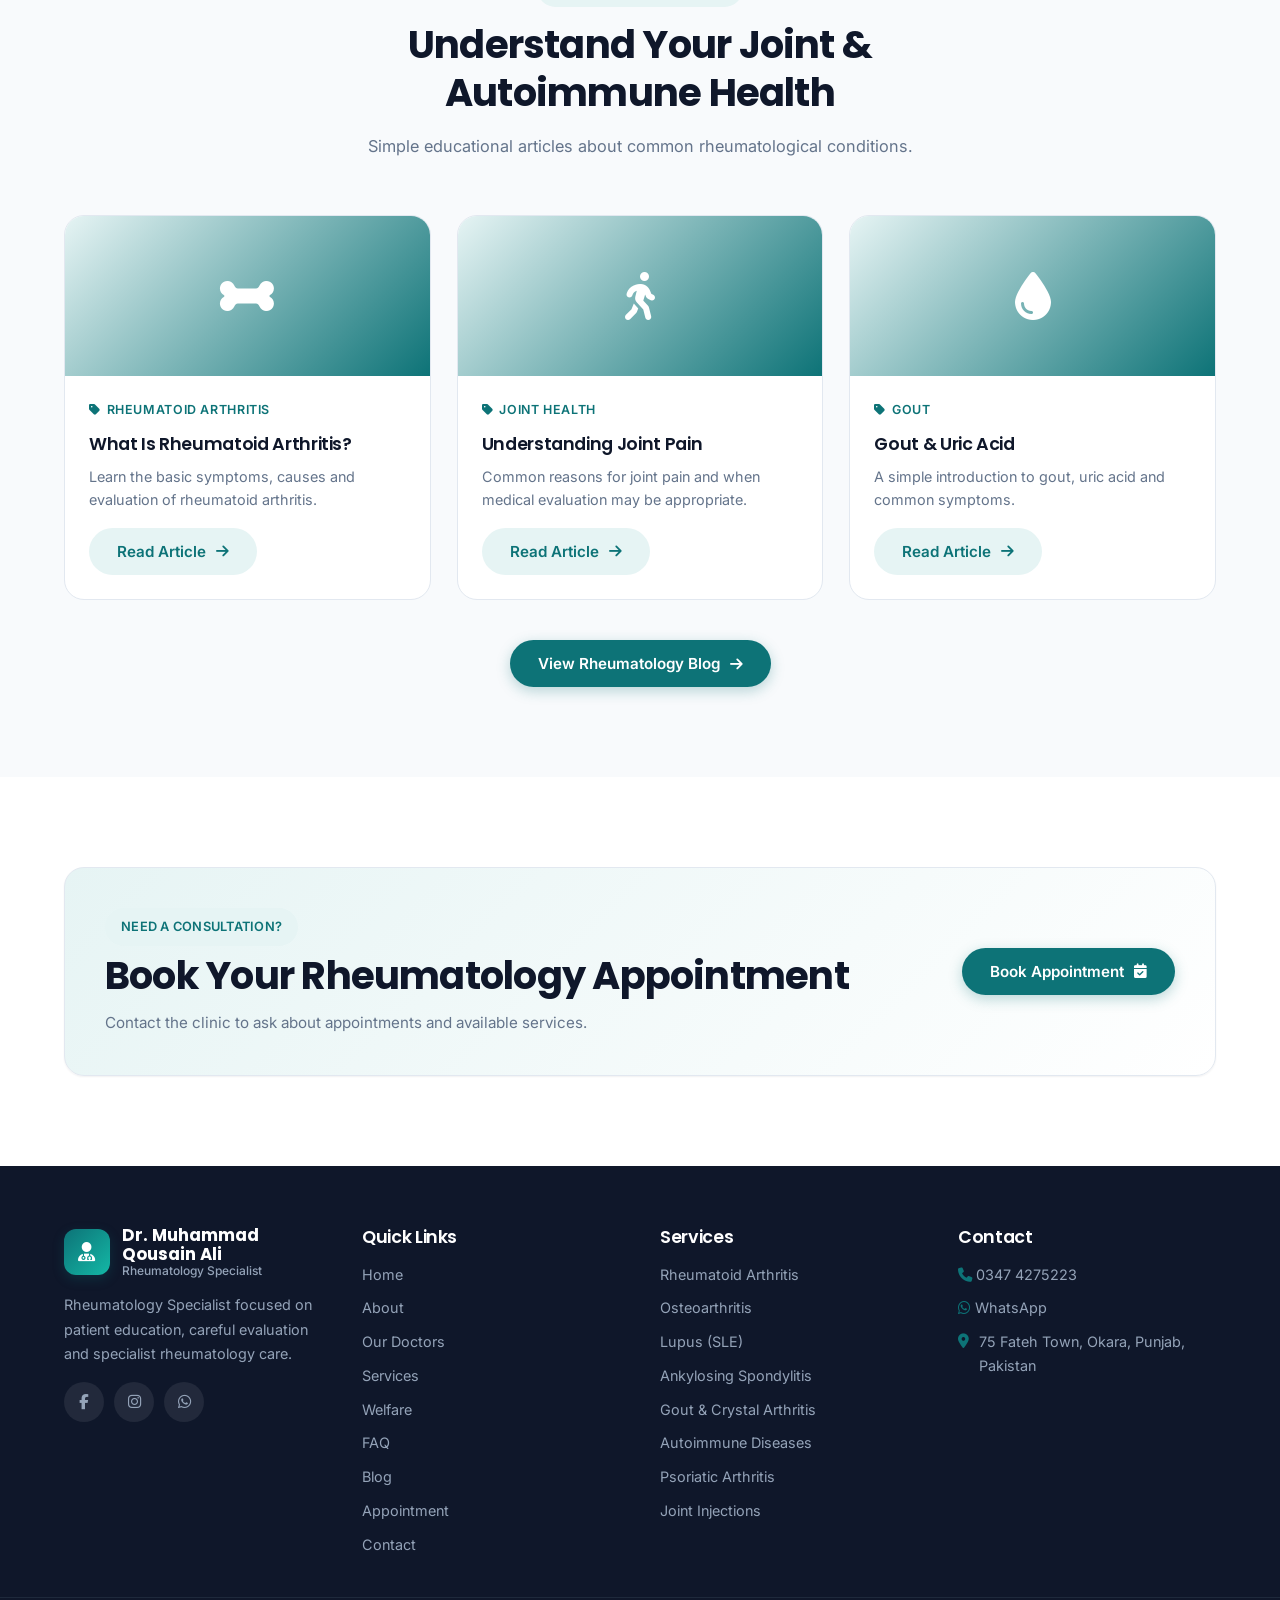
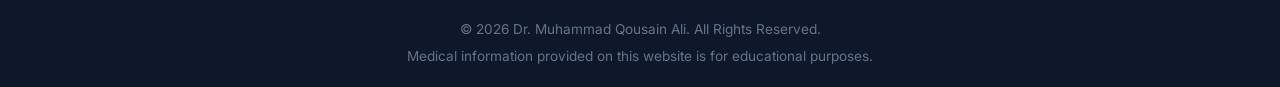
==== commit 0c90631b: "Update index.html" ====
--- a/index.html
+++ b/index.html
@@ -1,348 +1,290 @@
 <!DOCTYPE html>
 <html lang="en">
-
 <head>
-    <meta charset="UTF-8">
-    <meta name="viewport" content="width=device-width, initial-scale=1.0">
-    <meta name="description"
-        content="Dr. Muhammad Qousain Ali - Rheumatology Specialist in Okara, Pakistan. Expert care for joints, muscles, autoimmune conditions and musculoskeletal health.">
-    <meta name="keywords"
-        content="Rheumatologist Okara, Dr Muhammad Qousain Ali, Arthritis Specialist, Rheumatology Pakistan, Joint Pain, Autoimmune Diseases">
-    <meta name="author" content="Dr. Muhammad Qousain Ali">
-    <meta name="theme-color" content="#0d7377">
-    <meta property="og:type" content="website">
-    <meta property="og:title" content="Dr. Muhammad Qousain Ali | Rheumatology Specialist">
-    <meta property="og:description"
-        content="Expert rheumatology care for joints, muscles and autoimmune health. Book your consultation.">
-    <meta property="og:locale" content="en_PK">
-    <title>Dr. Muhammad Qousain Ali | Rheumatology Specialist</title>
-    <link rel="icon"
-        href="data:image/svg+xml,%3Csvg xmlns='http://www.w3.org/2000/svg' viewBox='0 0 100 100'%3E%3Crect width='100' height='100' rx='20' fill='%230d7377'/%3E%3Ctext x='50' y='68' font-family='Arial' font-size='55' font-weight='bold' text-anchor='middle' fill='white'%3EM%3C/text%3E%3C/svg%3E">
-    <link rel="preconnect" href="https://fonts.googleapis.com">
-    <link rel="preconnect" href="https://fonts.gstatic.com" crossorigin>
-    <link rel="dns-prefetch" href="https://cdnjs.cloudflare.com">
-    <link
-        href="https://fonts.googleapis.com/css2?family=Inter:wght@400;500;600;700&family=Poppins:wght@600;700;800&display=swap"
-        rel="stylesheet">
-    <link rel="stylesheet" href="https://cdnjs.cloudflare.com/ajax/libs/font-awesome/6.5.1/css/all.min.css">
-    <link rel="stylesheet" href="style.css">
-    <script>document.documentElement.classList.remove('no-js');</script>
+<meta charset="UTF-8">
+<meta name="viewport" content="width=device-width, initial-scale=1.0">
+<meta name="description" content="Dr. Muhammad Qousain Ali - Rheumatology Specialist in Okara, Pakistan. Expert care for joints, muscles, autoimmune conditions and musculoskeletal health.">
+<meta name="keywords" content="Rheumatologist Okara, Dr Muhammad Qousain Ali, Arthritis Specialist, Rheumatology Pakistan, Joint Pain, Autoimmune Diseases">
+<meta name="author" content="Dr. Muhammad Qousain Ali">
+<meta name="theme-color" content="#0d7377">
+<meta property="og:type" content="website">
+<meta property="og:title" content="Dr. Muhammad Qousain Ali | Rheumatology Specialist">
+<meta property="og:description" content="Expert rheumatology care for joints, muscles and autoimmune health. Book your consultation.">
+<meta property="og:locale" content="en_PK">
+<title>Dr. Muhammad Qousain Ali | Rheumatology Specialist</title>
+<link rel="icon" href="data:image/svg+xml,%3Csvg xmlns='http://www.w3.org/2000/svg' viewBox='0 0 100 100'%3E%3Crect width='100' height='100' rx='20' fill='%230d7377'/%3E%3Ctext x='50' y='68' font-family='Arial' font-size='55' font-weight='bold' text-anchor='middle' fill='white'%3EM%3C/text%3E%3C/svg%3E">
+<link rel="preconnect" href="https://fonts.googleapis.com">
+<link rel="preconnect" href="https://fonts.gstatic.com" crossorigin>
+<link rel="dns-prefetch" href="https://cdnjs.cloudflare.com">
+<link href="https://fonts.googleapis.com/css2?family=Inter:wght@400;500;600;700&family=Poppins:wght@600;700;800&display=swap" rel="stylesheet">
+<link rel="stylesheet" href="https://cdnjs.cloudflare.com/ajax/libs/font-awesome/6.5.1/css/all.min.css">
+<link rel="stylesheet" href="style.css">
+<script>document.documentElement.classList.remove('no-js');</script>
 </head>
-
 <body class="no-js">
 
-    <div class="top-bar">
-        <div class="container top-bar-inner">
-            <div class="top-contact">
-                <a href="tel:03474275223"><i class="fa-solid fa-phone"></i> 0347 4275223</a>
-                <a href="https://wa.me/923474275223" target="_blank" rel="noopener noreferrer"><i
-                        class="fa-brands fa-whatsapp"></i> WhatsApp</a>
-            </div>
-            <div class="emergency"><i class="fa-solid fa-circle-info"></i><span>For appointments &amp; clinic
-                    information</span></div>
-        </div>
-    </div>
-
-    <header class="header" id="header">
-        <div class="container nav">
-            <a href="index.html" class="logo">
-                <div class="logo-icon"><i class="fa-solid fa-user-doctor"></i></div>
-                <div class="logo-text"><strong>Dr. Muhammad Qousain Ali</strong><small>Rheumatology Specialist</small>
-                </div>
-            </a>
-            <button class="hamburger" id="menuButton" type="button" aria-label="Toggle navigation menu"
-                aria-expanded="false">
-                <i class="fa-solid fa-bars" id="menuOpenIcon"></i>
-                <i class="fa-solid fa-xmark" id="menuCloseIcon"></i>
-            </button>
-            <nav class="nav-links" id="mobileMenu">
-                <a href="index.html" class="active">Home</a>
-                <a href="about.html">About</a>
-                <a href="doctors.html">Our Doctors</a>
-                <a href="services.html">Services</a>
-                <a href="welfare.html">Welfare</a>
-                <a href="faq.html">FAQ</a>
-                <a href="blog.html">Blog</a>
-                <a href="appointment.html">Appointment</a>
-                <a href="contact.html">Contact</a>
-            </nav>
-        </div>
-    </header>
-
-    <main>
-        <section class="hero" id="home">
-            <div class="container hero-grid">
-                <div class="hero-content reveal">
-                    <div class="section-label"><i class="fa-solid fa-shield-heart"></i> Rheumatology Specialist</div>
-                    <h1>Expert Care for <span>Joints, Muscles &amp; Autoimmune Health</span></h1>
-                    <div class="hero-credentials">
-                        <span class="credential-badge"><i class="fa-solid fa-user-check"></i> MBBS, BSC</span>
-                        <span class="credential-badge"><i class="fa-solid fa-certificate"></i> EULAR Postgraduate
-                            Certificate</span>
-                        <span class="credential-badge"><i class="fa-solid fa-graduation-cap"></i> Postgraduate Diploma
-                            in Rheumatology</span>
-                    </div>
-                    <p class="hero-description">Dr. Muhammad Qousain Ali provides patient-focused care for
-                        rheumatological and musculoskeletal conditions, with an emphasis on careful evaluation, clear
-                        communication and individualized care.</p>
-                    <div class="hero-buttons">
-                        <a href="appointment.html" class="btn btn-primary"><i class="fa-solid fa-calendar-check"></i>
-                            Book Appointment</a>
-                        <a href="tel:03474275223" class="btn btn-whatsapp"><i class="fa-solid fa-phone"></i> Call
-                            Now</a>
-                    </div>
-                </div>
-
-                <div class="hero-visual reveal">
-                    <div class="doctor-profile-card">
-                        <div class="doctor-profile-photo">
-                            <img src="C:\Users\Boss\OneDrive\doctor.jpeg" alt="Dr. Muhammad Qousain Ali — Rheumatology Specialist"
-                                loading="eager" width="260" height="340">
-                        </div>
-                        <h2>Dr. Muhammad Qousain Ali</h2>
-                        <p>Rheumatology Specialist</p>
-                        <div class="profile-divider"></div>
-                        <div class="profile-item"><i class="fa-solid fa-graduation-cap"></i>
-                            <div><strong>MBBS, BSC</strong><span>Medical Degree</span></div>
-                        </div>
-                        <div class="profile-item"><i class="fa-solid fa-certificate"></i>
-                            <div><strong>EULAR Certificate</strong><span>Postgraduate Certificate of Rheumatology</span>
-                            </div>
-                        </div>
-                        <div class="profile-item"><i class="fa-solid fa-award"></i>
-                            <div><strong>Postgraduate Diploma</strong><span>Rheumatology (Wales, UK)</span></div>
-                        </div>
-                        <div class="profile-cta">
-                            <a href="about.html" class="btn btn-light btn-block">View Doctor Profile <i
-                                    class="fa-solid fa-arrow-right"></i></a>
-                        </div>
-                    </div>
-                </div>
-            </div>
-        </section>
-
-        <section class="section light" id="about-preview">
-            <div class="container">
-                <div class="section-heading reveal">
-                    <span class="section-label"><i class="fa-solid fa-user-doctor"></i> About the Doctor</span>
-                    <h2>Focused on Rheumatology &amp; Musculoskeletal Care</h2>
-                    <p>Learn more about Dr. Muhammad Qousain Ali, his qualifications and his approach to rheumatology
-                        care.</p>
-                </div>
-                <div class="doctor-about-grid">
-                    <div class="doctor-about-content reveal">
-                        <h2>Professional Qualifications</h2>
-                        <p>Rheumatology focuses on conditions affecting joints, muscles, bones and the immune system.
-                            Proper evaluation can help patients understand their symptoms and available care options.
-                        </p>
-                        <a href="about.html" class="btn btn-primary">Read More About Dr. Muhammad Qousain Ali <i
-                                class="fa-solid fa-arrow-right"></i></a>
-                    </div>
-                    <div class="qualifications-grid reveal">
-                        <div class="qualification-card">
-                            <div class="qualification-icon"><i class="fa-solid fa-user-doctor"></i></div>
-                            <div>
-                                <h3>Specialist Care</h3>
-                                <p>Focused medical care for rheumatological conditions.</p>
-                            </div>
-                        </div>
-                        <div class="qualification-card">
-                            <div class="qualification-icon"><i class="fa-solid fa-microscope"></i></div>
-                            <div>
-                                <h3>Careful Evaluation</h3>
-                                <p>Assessment of symptoms and medical history.</p>
-                            </div>
-                        </div>
-                        <div class="qualification-card">
-                            <div class="qualification-icon"><i class="fa-solid fa-comments"></i></div>
-                            <div>
-                                <h3>Clear Communication</h3>
-                                <p>Helping patients understand their condition and care.</p>
-                            </div>
-                        </div>
-                    </div>
-                </div>
-            </div>
-        </section>
-
-        <section class="section" id="services-preview">
-            <div class="container">
-                <div class="section-heading reveal">
-                    <span class="section-label"><i class="fa-solid fa-stethoscope"></i> Rheumatology Services</span>
-                    <h2>Conditions We Can Help You Understand</h2>
-                    <p>Explore common rheumatological conditions and learn more about available specialist care.</p>
-                </div>
-                <div class="services-grid">
-                    <article class="service-card reveal">
-                        <div class="service-icon"><i class="fa-solid fa-bone"></i></div>
-                        <h3>Rheumatoid Arthritis<span class="urdu-name" lang="ur" dir="rtl">ریمیٹائیڈ آرتھرائٹس</span>
-                        </h3>
-                        <p>Learn about rheumatoid arthritis, its symptoms and medical evaluation.</p>
-                        <a href="services.html" class="btn btn-light">Learn More <i
-                                class="fa-solid fa-arrow-right"></i></a>
-                    </article>
-                    <article class="service-card reveal">
-                        <div class="service-icon"><i class="fa-solid fa-person-walking"></i></div>
-                        <h3>Osteoarthritis<span class="urdu-name" lang="ur" dir="rtl">اوسٹیو آرتھرائٹس</span></h3>
-                        <p>Information about joint pain, stiffness and osteoarthritis.</p>
-                        <a href="services.html" class="btn btn-light">Learn More <i
-                                class="fa-solid fa-arrow-right"></i></a>
-                    </article>
-                    <article class="service-card reveal">
-                        <div class="service-icon"><i class="fa-solid fa-shield-virus"></i></div>
-                        <h3>Autoimmune Diseases<span class="urdu-name" lang="ur" dir="rtl">خودکار مدافعتی امراض</span>
-                        </h3>
-                        <p>Understand autoimmune conditions and the role of rheumatology.</p>
-                        <a href="services.html" class="btn btn-light">Learn More <i
-                                class="fa-solid fa-arrow-right"></i></a>
-                    </article>
-                    <article class="service-card reveal">
-                        <div class="service-icon"><i class="fa-solid fa-droplet"></i></div>
-                        <h3>Gout<span class="urdu-name" lang="ur" dir="rtl">گاؤٹ</span></h3>
-                        <p>Learn about gout, uric acid and inflammatory joint symptoms.</p>
-                        <a href="services.html" class="btn btn-light">Learn More <i
-                                class="fa-solid fa-arrow-right"></i></a>
-                    </article>
-                </div>
-                <div class="section-cta reveal">
-                    <a href="services.html" class="btn btn-primary">View All Services <i
-                            class="fa-solid fa-arrow-right"></i></a>
-                </div>
-            </div>
-        </section>
-
-        <section class="section light">
-            <div class="container">
-                <div class="section-heading reveal">
-                    <span class="section-label"><i class="fa-solid fa-newspaper"></i> Rheumatology Blog</span>
-                    <h2>Understand Your Joint &amp; Autoimmune Health</h2>
-                    <p>Simple educational articles about common rheumatological conditions.</p>
-                </div>
-                <div class="blog-grid">
-                    <article class="blog-card reveal">
-                        <div class="blog-card-image"><i class="fa-solid fa-bone"></i></div>
-                        <div class="blog-card-content">
-                            <span class="blog-meta"><i class="fa-solid fa-tag"></i> Rheumatoid Arthritis</span>
-                            <h3>What Is Rheumatoid Arthritis?</h3>
-                            <p>Learn the basic symptoms, causes and evaluation of rheumatoid arthritis.</p>
-                            <a href="blog.html" class="btn btn-light">Read Article <i
-                                    class="fa-solid fa-arrow-right"></i></a>
-                        </div>
-                    </article>
-                    <article class="blog-card reveal">
-                        <div class="blog-card-image"><i class="fa-solid fa-person-walking"></i></div>
-                        <div class="blog-card-content">
-                            <span class="blog-meta"><i class="fa-solid fa-tag"></i> Joint Health</span>
-                            <h3>Understanding Joint Pain</h3>
-                            <p>Common reasons for joint pain and when medical evaluation may be appropriate.</p>
-                            <a href="blog.html" class="btn btn-light">Read Article <i
-                                    class="fa-solid fa-arrow-right"></i></a>
-                        </div>
-                    </article>
-                    <article class="blog-card reveal">
-                        <div class="blog-card-image"><i class="fa-solid fa-droplet"></i></div>
-                        <div class="blog-card-content">
-                            <span class="blog-meta"><i class="fa-solid fa-tag"></i> Gout</span>
-                            <h3>Gout &amp; Uric Acid</h3>
-                            <p>A simple introduction to gout, uric acid and common symptoms.</p>
-                            <a href="blog.html" class="btn btn-light">Read Article <i
-                                    class="fa-solid fa-arrow-right"></i></a>
-                        </div>
-                    </article>
-                </div>
-                <div class="section-cta reveal">
-                    <a href="blog.html" class="btn btn-primary">View Rheumatology Blog <i
-                            class="fa-solid fa-arrow-right"></i></a>
-                </div>
-            </div>
-        </section>
-
-        <section class="section">
-            <div class="container reveal">
-                <div class="notice-box cta-banner">
-                    <div>
-                        <span class="section-label">Need a Consultation?</span>
-                        <h2>Book Your Rheumatology Appointment</h2>
-                        <p>Contact the clinic to ask about appointments and available services.</p>
-                    </div>
-                    <a href="appointment.html" class="btn btn-primary">Book Appointment <i
-                            class="fa-solid fa-calendar-check"></i></a>
-                </div>
-            </div>
-        </section>
-    </main>
-
-    <footer class="footer">
-        <div class="container footer-grid">
-            <div class="footer-about">
-                <a href="index.html" class="footer-logo">
-                    <div class="logo-icon"><i class="fa-solid fa-user-doctor"></i></div>
-                    <div class="logo-text"><strong>Dr. Muhammad Qousain Ali</strong><small>Rheumatology
-                            Specialist</small></div>
-                </a>
-                <p>Rheumatology Specialist focused on patient education, careful evaluation and specialist rheumatology
-                    care.</p>
-                <div class="social-links">
-                    <a href="#" aria-label="Facebook"><i class="fa-brands fa-facebook-f"></i></a>
-                    <a href="#" aria-label="Instagram"><i class="fa-brands fa-instagram"></i></a>
-                    <a href="https://wa.me/923474275223" target="_blank" rel="noopener noreferrer"
-                        aria-label="WhatsApp"><i class="fa-brands fa-whatsapp"></i></a>
-                </div>
-            </div>
-            <div class="footer-column">
-                <h3>Quick Links</h3>
-                <ul>
-                    <li><a href="index.html">Home</a></li>
-                    <li><a href="about.html">About</a></li>
-                    <li><a href="doctors.html">Our Doctors</a></li>
-                    <li><a href="services.html">Services</a></li>
-                    <li><a href="welfare.html">Welfare</a></li>
-                    <li><a href="faq.html">FAQ</a></li>
-                    <li><a href="blog.html">Blog</a></li>
-                    <li><a href="appointment.html">Appointment</a></li>
-                    <li><a href="contact.html">Contact</a></li>
-                </ul>
-            </div>
-            <div class="footer-column">
-                <h3>Services</h3>
-                <ul>
-                    <li><a href="services.html">Rheumatoid Arthritis</a></li>
-                    <li><a href="services.html">Osteoarthritis</a></li>
-                    <li><a href="services.html">Lupus (SLE)</a></li>
-                    <li><a href="services.html">Ankylosing Spondylitis</a></li>
-                    <li><a href="services.html">Gout &amp; Crystal Arthritis</a></li>
-                    <li><a href="services.html">Autoimmune Diseases</a></li>
-                    <li><a href="services.html">Psoriatic Arthritis</a></li>
-                    <li><a href="services.html">Joint Injections</a></li>
-                </ul>
-            </div>
-            <div class="footer-column">
-                <h3>Contact</h3>
-                <ul>
-                    <li><a href="tel:03474275223"><i class="fa-solid fa-phone"></i> 0347 4275223</a></li>
-                    <li><a href="https://wa.me/923474275223" target="_blank" rel="noopener noreferrer"><i
-                                class="fa-brands fa-whatsapp"></i> WhatsApp</a></li>
-                    <li><i class="fa-solid fa-location-dot"></i> 75 Fateh Town, Okara, Punjab, Pakistan</li>
-                </ul>
-            </div>
-        </div>
-        <div class="footer-bottom">
-            <div class="container">
-                <p>&copy; <span id="currentYear"></span> Dr. Muhammad Qousain Ali. All Rights Reserved.</p>
-                <p>Medical information provided on this website is for educational purposes.</p>
-            </div>
-        </div>
-    </footer>
-
-    <a href="https://wa.me/923474275223" class="whatsapp-float" target="_blank" rel="noopener noreferrer"
-        aria-label="Contact on WhatsApp">
-        <i class="fa-brands fa-whatsapp"></i>
-    </a>
-    <button class="scroll-top" id="scrollTop" type="button" aria-label="Scroll to top">
-        <i class="fa-solid fa-arrow-up"></i>
-    </button>
-
-    <script src="script.js" defer></script>
+<div class="top-bar">
+<div class="container top-bar-inner">
+<div class="top-contact">
+<a href="tel:03474275223"><i class="fa-solid fa-phone"></i> 0347 4275223</a>
+<a href="https://wa.me/923474275223" target="_blank" rel="noopener noreferrer"><i class="fa-brands fa-whatsapp"></i> WhatsApp</a>
+</div>
+<div class="emergency"><i class="fa-solid fa-circle-info"></i><span>For appointments &amp; clinic information</span></div>
+</div>
+</div>
+
+<header class="header" id="header">
+<div class="container nav">
+<a href="index.html" class="logo">
+<div class="logo-icon"><i class="fa-solid fa-user-doctor"></i></div>
+<div class="logo-text"><strong>Dr. Muhammad Qousain Ali</strong><small>Rheumatology Specialist</small></div>
+</a>
+<button class="hamburger" id="menuButton" type="button" aria-label="Toggle navigation menu" aria-expanded="false">
+<i class="fa-solid fa-bars" id="menuOpenIcon"></i>
+<i class="fa-solid fa-xmark" id="menuCloseIcon"></i>
+</button>
+<nav class="nav-links" id="mobileMenu">
+<a href="index.html" class="active">Home</a>
+<a href="about.html">About</a>
+<a href="doctors.html">Our Doctors</a>
+<a href="services.html">Services</a>
+<a href="welfare.html">Welfare</a>
+<a href="faq.html">FAQ</a>
+<a href="blog.html">Blog</a>
+<a href="appointment.html">Appointment</a>
+<a href="contact.html">Contact</a>
+</nav>
+</div>
+</header>
+
+<main>
+<section class="hero" id="home">
+<div class="container hero-grid">
+<div class="hero-content reveal">
+<div class="section-label"><i class="fa-solid fa-shield-heart"></i> Rheumatology Specialist</div>
+<h1>Expert Care for <span>Joints, Muscles &amp; Autoimmune Health</span></h1>
+<div class="hero-credentials">
+<span class="credential-badge"><i class="fa-solid fa-user-check"></i> MBBS, BSC</span>
+<span class="credential-badge"><i class="fa-solid fa-certificate"></i> EULAR Postgraduate Certificate</span>
+<span class="credential-badge"><i class="fa-solid fa-graduation-cap"></i> Postgraduate Diploma in Rheumatology</span>
+</div>
+<p class="hero-description">Dr. Muhammad Qousain Ali provides patient-focused care for rheumatological and musculoskeletal conditions, with an emphasis on careful evaluation, clear communication and individualized care.</p>
+<div class="hero-buttons">
+<a href="appointment.html" class="btn btn-primary"><i class="fa-solid fa-calendar-check"></i> Book Appointment</a>
+<a href="tel:03474275223" class="btn btn-whatsapp"><i class="fa-solid fa-phone"></i> Call Now</a>
+</div>
+</div>
+
+<div class="hero-visual reveal">
+<div class="doctor-profile-card">
+<div class="doctor-profile-photo">
+<img src="doctor.jpg" alt="Dr. Muhammad Qousain Ali — Rheumatology Specialist" loading="eager" width="260" height="340">
+</div>
+<h2>Dr. Muhammad Qousain Ali</h2>
+<p>Rheumatology Specialist</p>
+<div class="profile-divider"></div>
+<div class="profile-item"><i class="fa-solid fa-graduation-cap"></i><div><strong>MBBS, BSC</strong><span>Medical Degree</span></div></div>
+<div class="profile-item"><i class="fa-solid fa-certificate"></i><div><strong>EULAR Certificate</strong><span>Postgraduate Certificate of Rheumatology</span></div></div>
+<div class="profile-item"><i class="fa-solid fa-award"></i><div><strong>Postgraduate Diploma</strong><span>Rheumatology (Wales, UK)</span></div></div>
+<div class="profile-cta">
+<a href="about.html" class="btn btn-light btn-block">View Doctor Profile <i class="fa-solid fa-arrow-right"></i></a>
+</div>
+</div>
+</div>
+</div>
+</section>
+
+<section class="section light" id="about-preview">
+<div class="container">
+<div class="section-heading reveal">
+<span class="section-label"><i class="fa-solid fa-user-doctor"></i> About the Doctor</span>
+<h2>Focused on Rheumatology &amp; Musculoskeletal Care</h2>
+<p>Learn more about Dr. Muhammad Qousain Ali, his qualifications and his approach to rheumatology care.</p>
+</div>
+<div class="doctor-about-grid">
+<div class="doctor-about-content reveal">
+<h2>Professional Qualifications</h2>
+<p>Rheumatology focuses on conditions affecting joints, muscles, bones and the immune system. Proper evaluation can help patients understand their symptoms and available care options.</p>
+<a href="about.html" class="btn btn-primary">Read More About Dr. Muhammad Qousain Ali <i class="fa-solid fa-arrow-right"></i></a>
+</div>
+<div class="qualifications-grid reveal">
+<div class="qualification-card">
+<div class="qualification-icon"><i class="fa-solid fa-user-doctor"></i></div>
+<div><h3>Specialist Care</h3><p>Focused medical care for rheumatological conditions.</p></div>
+</div>
+<div class="qualification-card">
+<div class="qualification-icon"><i class="fa-solid fa-microscope"></i></div>
+<div><h3>Careful Evaluation</h3><p>Assessment of symptoms and medical history.</p></div>
+</div>
+<div class="qualification-card">
+<div class="qualification-icon"><i class="fa-solid fa-comments"></i></div>
+<div><h3>Clear Communication</h3><p>Helping patients understand their condition and care.</p></div>
+</div>
+</div>
+</div>
+</div>
+</section>
+
+<section class="section" id="services-preview">
+<div class="container">
+<div class="section-heading reveal">
+<span class="section-label"><i class="fa-solid fa-stethoscope"></i> Rheumatology Services</span>
+<h2>Conditions We Can Help You Understand</h2>
+<p>Explore common rheumatological conditions and learn more about available specialist care.</p>
+</div>
+<div class="services-grid">
+<article class="service-card reveal">
+<div class="service-icon"><i class="fa-solid fa-bone"></i></div>
+<h3>Rheumatoid Arthritis<span class="urdu-name" lang="ur" dir="rtl">ریمیٹائیڈ آرتھرائٹس</span></h3>
+<p>Learn about rheumatoid arthritis, its symptoms and medical evaluation.</p>
+<a href="services.html" class="btn btn-light">Learn More <i class="fa-solid fa-arrow-right"></i></a>
+</article>
+<article class="service-card reveal">
+<div class="service-icon"><i class="fa-solid fa-person-walking"></i></div>
+<h3>Osteoarthritis<span class="urdu-name" lang="ur" dir="rtl">اوسٹیو آرتھرائٹس</span></h3>
+<p>Information about joint pain, stiffness and osteoarthritis.</p>
+<a href="services.html" class="btn btn-light">Learn More <i class="fa-solid fa-arrow-right"></i></a>
+</article>
+<article class="service-card reveal">
+<div class="service-icon"><i class="fa-solid fa-shield-virus"></i></div>
+<h3>Autoimmune Diseases<span class="urdu-name" lang="ur" dir="rtl">خودکار مدافعتی امراض</span></h3>
+<p>Understand autoimmune conditions and the role of rheumatology.</p>
+<a href="services.html" class="btn btn-light">Learn More <i class="fa-solid fa-arrow-right"></i></a>
+</article>
+<article class="service-card reveal">
+<div class="service-icon"><i class="fa-solid fa-droplet"></i></div>
+<h3>Gout<span class="urdu-name" lang="ur" dir="rtl">گاؤٹ</span></h3>
+<p>Learn about gout, uric acid and inflammatory joint symptoms.</p>
+<a href="services.html" class="btn btn-light">Learn More <i class="fa-solid fa-arrow-right"></i></a>
+</article>
+</div>
+<div class="section-cta reveal">
+<a href="services.html" class="btn btn-primary">View All Services <i class="fa-solid fa-arrow-right"></i></a>
+</div>
+</div>
+</section>
+
+<section class="section light">
+<div class="container">
+<div class="section-heading reveal">
+<span class="section-label"><i class="fa-solid fa-newspaper"></i> Rheumatology Blog</span>
+<h2>Understand Your Joint &amp; Autoimmune Health</h2>
+<p>Simple educational articles about common rheumatological conditions.</p>
+</div>
+<div class="blog-grid">
+<article class="blog-card reveal">
+<div class="blog-card-image"><i class="fa-solid fa-bone"></i></div>
+<div class="blog-card-content">
+<span class="blog-meta"><i class="fa-solid fa-tag"></i> Rheumatoid Arthritis</span>
+<h3>What Is Rheumatoid Arthritis?</h3>
+<p>Learn the basic symptoms, causes and evaluation of rheumatoid arthritis.</p>
+<a href="blog.html" class="btn btn-light">Read Article <i class="fa-solid fa-arrow-right"></i></a>
+</div>
+</article>
+<article class="blog-card reveal">
+<div class="blog-card-image"><i class="fa-solid fa-person-walking"></i></div>
+<div class="blog-card-content">
+<span class="blog-meta"><i class="fa-solid fa-tag"></i> Joint Health</span>
+<h3>Understanding Joint Pain</h3>
+<p>Common reasons for joint pain and when medical evaluation may be appropriate.</p>
+<a href="blog.html" class="btn btn-light">Read Article <i class="fa-solid fa-arrow-right"></i></a>
+</div>
+</article>
+<article class="blog-card reveal">
+<div class="blog-card-image"><i class="fa-solid fa-droplet"></i></div>
+<div class="blog-card-content">
+<span class="blog-meta"><i class="fa-solid fa-tag"></i> Gout</span>
+<h3>Gout &amp; Uric Acid</h3>
+<p>A simple introduction to gout, uric acid and common symptoms.</p>
+<a href="blog.html" class="btn btn-light">Read Article <i class="fa-solid fa-arrow-right"></i></a>
+</div>
+</article>
+</div>
+<div class="section-cta reveal">
+<a href="blog.html" class="btn btn-primary">View Rheumatology Blog <i class="fa-solid fa-arrow-right"></i></a>
+</div>
+</div>
+</section>
+
+<section class="section">
+<div class="container reveal">
+<div class="notice-box cta-banner">
+<div>
+<span class="section-label">Need a Consultation?</span>
+<h2>Book Your Rheumatology Appointment</h2>
+<p>Contact the clinic to ask about appointments and available services.</p>
+</div>
+<a href="appointment.html" class="btn btn-primary">Book Appointment <i class="fa-solid fa-calendar-check"></i></a>
+</div>
+</div>
+</section>
+</main>
+
+<footer class="footer">
+<div class="container footer-grid">
+<div class="footer-about">
+<a href="index.html" class="footer-logo">
+<div class="logo-icon"><i class="fa-solid fa-user-doctor"></i></div>
+<div class="logo-text"><strong>Dr. Muhammad Qousain Ali</strong><small>Rheumatology Specialist</small></div>
+</a>
+<p>Rheumatology Specialist focused on patient education, careful evaluation and specialist rheumatology care.</p>
+<div class="social-links">
+<a href="#" aria-label="Facebook"><i class="fa-brands fa-facebook-f"></i></a>
+<a href="#" aria-label="Instagram"><i class="fa-brands fa-instagram"></i></a>
+<a href="https://wa.me/923474275223" target="_blank" rel="noopener noreferrer" aria-label="WhatsApp"><i class="fa-brands fa-whatsapp"></i></a>
+</div>
+</div>
+<div class="footer-column">
+<h3>Quick Links</h3>
+<ul>
+<li><a href="index.html">Home</a></li>
+<li><a href="about.html">About</a></li>
+<li><a href="doctors.html">Our Doctors</a></li>
+<li><a href="services.html">Services</a></li>
+<li><a href="welfare.html">Welfare</a></li>
+<li><a href="faq.html">FAQ</a></li>
+<li><a href="blog.html">Blog</a></li>
+<li><a href="appointment.html">Appointment</a></li>
+<li><a href="contact.html">Contact</a></li>
+</ul>
+</div>
+<div class="footer-column">
+<h3>Services</h3>
+<ul>
+<li><a href="services.html">Rheumatoid Arthritis</a></li>
+<li><a href="services.html">Osteoarthritis</a></li>
+<li><a href="services.html">Lupus (SLE)</a></li>
+<li><a href="services.html">Ankylosing Spondylitis</a></li>
+<li><a href="services.html">Gout &amp; Crystal Arthritis</a></li>
+<li><a href="services.html">Autoimmune Diseases</a></li>
+<li><a href="services.html">Psoriatic Arthritis</a></li>
+<li><a href="services.html">Joint Injections</a></li>
+</ul>
+</div>
+<div class="footer-column">
+<h3>Contact</h3>
+<ul>
+<li><a href="tel:03474275223"><i class="fa-solid fa-phone"></i> 0347 4275223</a></li>
+<li><a href="https://wa.me/923474275223" target="_blank" rel="noopener noreferrer"><i class="fa-brands fa-whatsapp"></i> WhatsApp</a></li>
+<li><i class="fa-solid fa-location-dot"></i> 75 Fateh Town, Okara, Punjab, Pakistan</li>
+</ul>
+</div>
+</div>
+<div class="footer-bottom">
+<div class="container">
+<p>&copy; <span id="currentYear"></span> Dr. Muhammad Qousain Ali. All Rights Reserved.</p>
+<p>Medical information provided on this website is for educational purposes.</p>
+</div>
+</div>
+</footer>
+
+<a href="https://wa.me/923474275223" class="whatsapp-float" target="_blank" rel="noopener noreferrer" aria-label="Contact on WhatsApp">
+<i class="fa-brands fa-whatsapp"></i>
+</a>
+<button class="scroll-top" id="scrollTop" type="button" aria-label="Scroll to top">
+<i class="fa-solid fa-arrow-up"></i>
+</button>
+
+<script src="script.js" defer></script>
 </body>
-
-</html>+</html>
